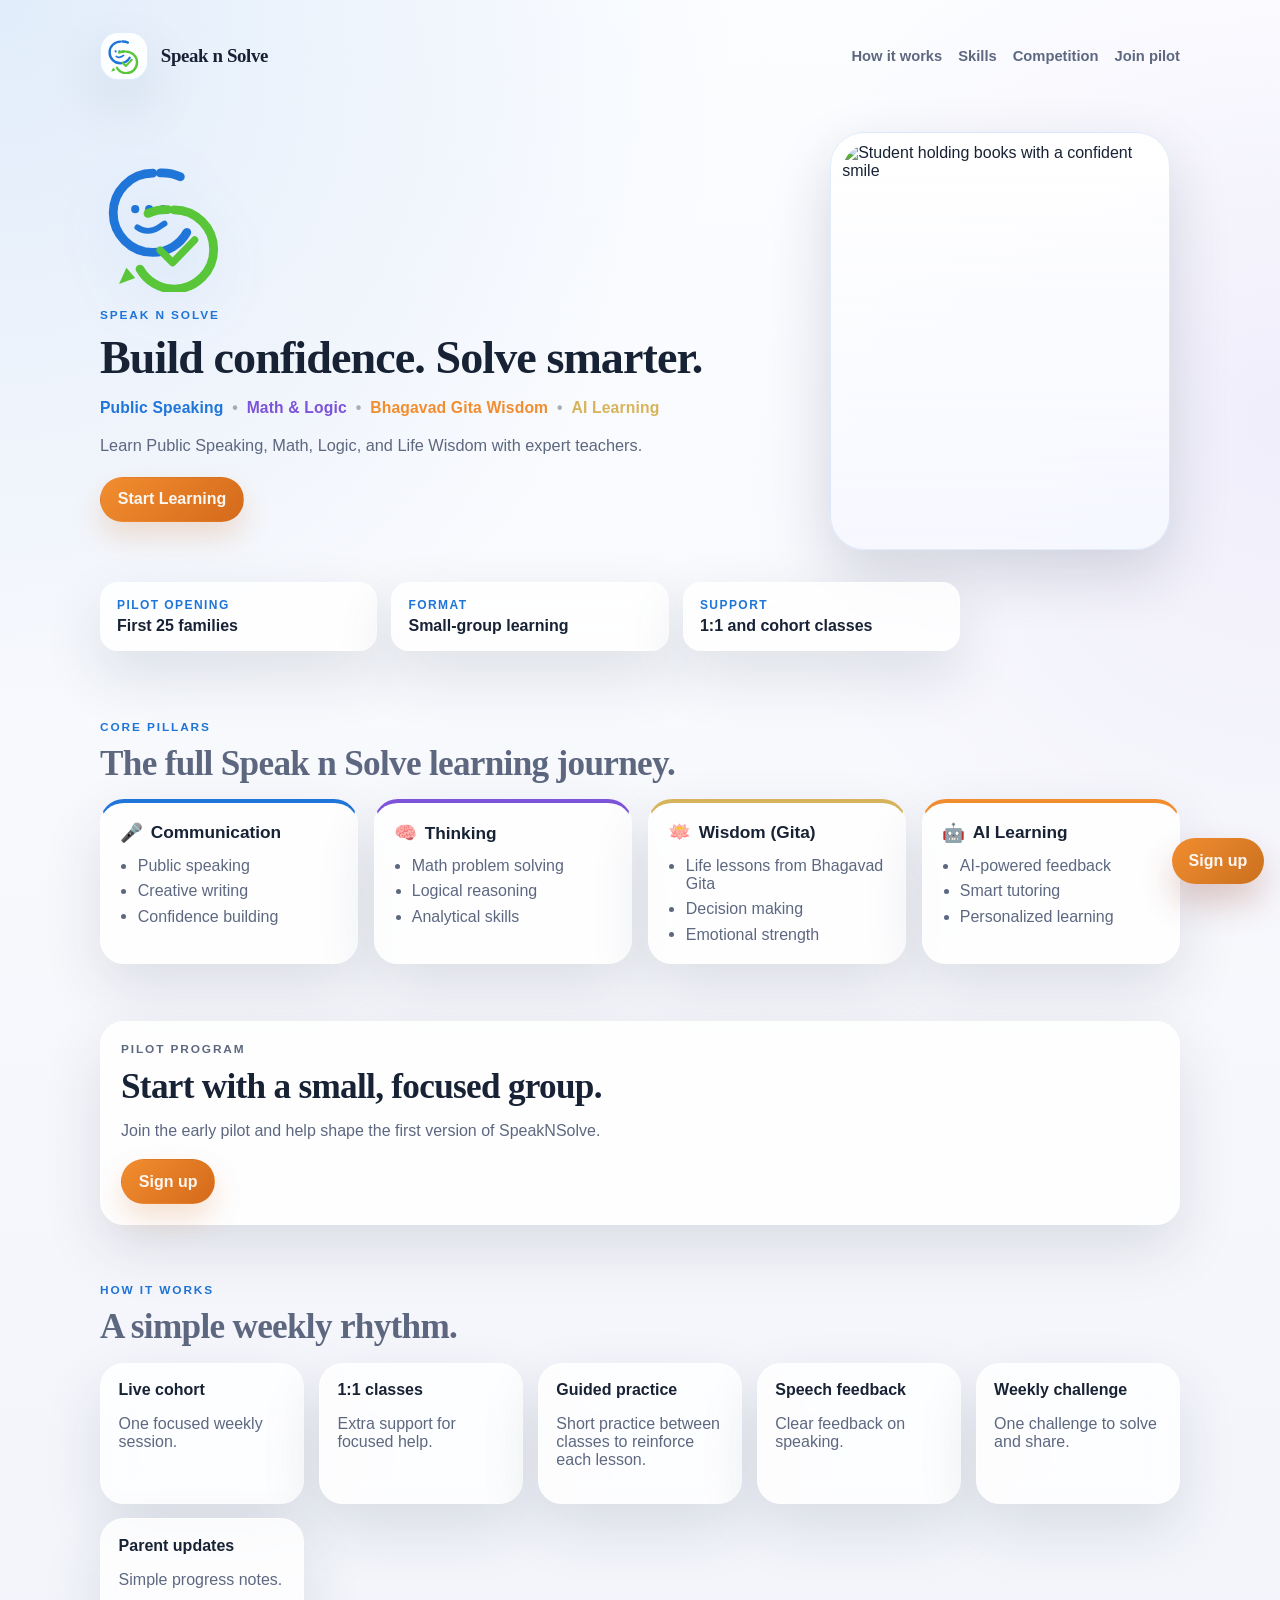
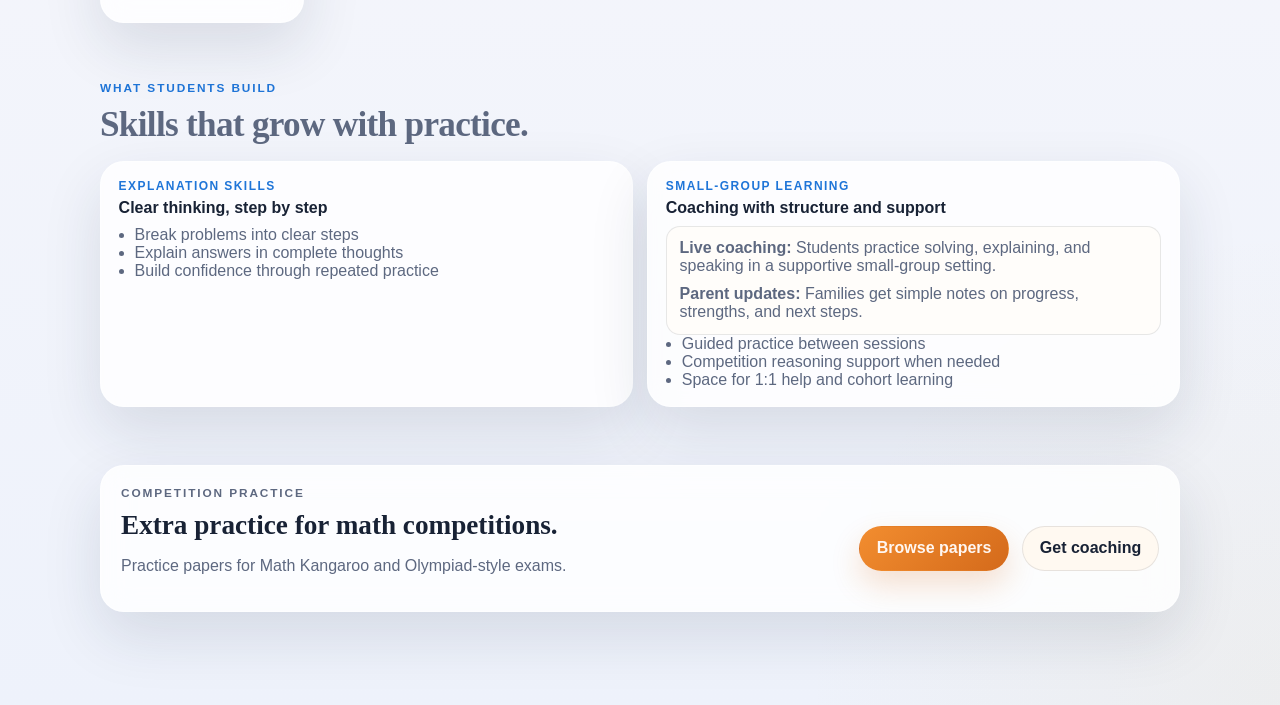
==== public/index.html @ 48bba76a "use content image on homepage" ====
<!DOCTYPE html>
<html lang="en">
  <head>
    <meta charset="UTF-8" />
    <meta name="viewport" content="width=device-width, initial-scale=1.0" />
    <title>SpeakNSolve | Math Reasoning and Speaking Confidence for Kids</title>
    <meta
      name="description"
      content="SpeakNSolve helps kids build math reasoning, communication, and confidence through live coaching and structured practice."
    />
    <link rel="stylesheet" href="./styles.css" />
  </head>
  <body>
    <div class="page-shell">
      <header class="site-header">
        <a class="brand" href="#top">
          <span class="brand-icon-wrap" aria-hidden="true">
              <img
                class="brand-icon"
                src="./assets/speaknsolve-icon.svg"
              alt=""
            />
          </span>
          <span class="brand-name">Speak n Solve</span>
        </a>
        <nav class="site-nav">
          <a href="#experience">How it works</a>
          <a href="#tools">Skills</a>
          <a href="#practice">Competition</a>
          <a href="#pilot">Join pilot</a>
        </nav>
      </header>

      <main id="top">
        <section class="hero">
          <div class="hero-copy">
              <img
                class="hero-logo"
                src="./assets/speaknsolve-icon.svg"
              alt=""
              aria-hidden="true"
            />
            <p class="eyebrow">Speak n Solve</p>
            <h1>Build confidence. Solve smarter.</h1>
            <p class="hero-subline" aria-label="Public Speaking, Math and Logic, Bhagavad Gita Wisdom, AI Learning">
              <span class="pillar pillar-blue">Public Speaking</span>
              <span class="pillar-separator">•</span>
              <span class="pillar pillar-purple">Math &amp; Logic</span>
              <span class="pillar-separator">•</span>
              <span class="pillar pillar-orange">Bhagavad Gita Wisdom</span>
              <span class="pillar-separator">•</span>
              <span class="pillar pillar-gold">AI Learning</span>
            </p>
            <p class="hero-subhead">
              Learn Public Speaking, Math, Logic, and Life Wisdom with expert teachers.
            </p>
            <div class="hero-actions">
              <button class="button button-primary" type="button" data-open-signup>
                Start Learning
              </button>
            </div>
          </div>
          <div class="hero-visual">
            <div class="hero-image-frame">
              <img
                class="hero-student-image"
                src="./content.jpg"
                alt="Student holding books with a confident smile"
              />
            </div>
          </div>
          <div class="proof-strip" aria-label="Pilot details">
            <article class="proof-card">
              <span>Pilot opening</span>
              <strong>First 25 families</strong>
            </article>
            <article class="proof-card">
              <span>Format</span>
              <strong>Small-group learning</strong>
            </article>
            <article class="proof-card">
              <span>Support</span>
              <strong>1:1 and cohort classes</strong>
            </article>
          </div>
        </section>

        <section class="section pillars-section" aria-labelledby="pillars-title">
          <div class="section-heading">
            <p class="eyebrow">Core pillars</p>
            <h2 id="pillars-title">The full Speak n Solve learning journey.</h2>
          </div>
          <div class="pillars-grid">
            <article class="pillar-card pillar-card-blue">
              <h3><span class="pillar-icon" aria-hidden="true">🎤</span> Communication</h3>
              <ul>
                <li>Public speaking</li>
                <li>Creative writing</li>
                <li>Confidence building</li>
              </ul>
            </article>
            <article class="pillar-card pillar-card-purple">
              <h3><span class="pillar-icon" aria-hidden="true">🧠</span> Thinking</h3>
              <ul>
                <li>Math problem solving</li>
                <li>Logical reasoning</li>
                <li>Analytical skills</li>
              </ul>
            </article>
            <article class="pillar-card pillar-card-gold">
              <h3><span class="pillar-icon" aria-hidden="true">🪷</span> Wisdom (Gita)</h3>
              <ul>
                <li>Life lessons from Bhagavad Gita</li>
                <li>Decision making</li>
                <li>Emotional strength</li>
              </ul>
            </article>
            <article class="pillar-card pillar-card-orange">
              <h3><span class="pillar-icon" aria-hidden="true">🤖</span> AI Learning</h3>
              <ul>
                <li>AI-powered feedback</li>
                <li>Smart tutoring</li>
                <li>Personalized learning</li>
              </ul>
            </article>
          </div>
        </section>

        <section class="section pilot-section" id="pilot">
          <div class="pilot-copy">
            <p class="eyebrow">Pilot program</p>
            <h2>Start with a small, focused group.</h2>
            <p>
              Join the early pilot and help shape the first version of
              SpeakNSolve.
            </p>
            <div class="pilot-actions">
              <button class="button button-primary" type="button" data-open-signup>
                Sign up
              </button>
            </div>
          </div>
          <iframe name="form-target" class="form-target" title="Form submission target"></iframe>
        </section>

        <section class="section" id="experience">
          <div class="section-heading">
            <p class="eyebrow">How it works</p>
            <h2>A simple weekly rhythm.</h2>
          </div>
          <div class="experience-grid">
            <article class="experience-card">
              <strong>Live cohort</strong>
              <p>One focused weekly session.</p>
            </article>
            <article class="experience-card">
              <strong>1:1 classes</strong>
              <p>Extra support for focused help.</p>
            </article>
            <article class="experience-card">
              <strong>Guided practice</strong>
              <p>Short practice between classes to reinforce each lesson.</p>
            </article>
            <article class="experience-card">
              <strong>Speech feedback</strong>
              <p>Clear feedback on speaking.</p>
            </article>
            <article class="experience-card">
              <strong>Weekly challenge</strong>
              <p>One challenge to solve and share.</p>
            </article>
            <article class="experience-card">
              <strong>Parent updates</strong>
              <p>Simple progress notes.</p>
            </article>
          </div>
        </section>

        <section class="section" id="tools">
          <div class="section-heading">
            <p class="eyebrow">What students build</p>
            <h2>Skills that grow with practice.</h2>
          </div>
          <div class="mockup-grid">
            <article class="mockup-card">
              <div class="mockup-header">
                <span>Explanation skills</span>
                <strong>Clear thinking, step by step</strong>
              </div>
              <ul class="mockup-list">
                <li>Break problems into clear steps</li>
                <li>Explain answers in complete thoughts</li>
                <li>Build confidence through repeated practice</li>
              </ul>
            </article>
            <article class="mockup-card">
              <div class="mockup-header">
                <span>Small-group learning</span>
                <strong>Coaching with structure and support</strong>
              </div>
              <div class="reasoning-box">
                <p><b>Live coaching:</b> Students practice solving, explaining, and speaking in a supportive small-group setting.</p>
                <p><b>Parent updates:</b> Families get simple notes on progress, strengths, and next steps.</p>
              </div>
              <ul class="mockup-list">
                <li>Guided practice between sessions</li>
                <li>Competition reasoning support when needed</li>
                <li>Space for 1:1 help and cohort learning</li>
              </ul>
            </article>
          </div>
        </section>

        <section class="section" id="practice">
          <div class="practice-block">
            <div class="practice-copy">
              <p class="eyebrow">Competition practice</p>
              <h2>Extra practice for math competitions.</h2>
              <p>Practice papers for Math Kangaroo and Olympiad-style exams.</p>
            </div>
            <div class="practice-actions">
              <a
                class="button button-primary"
                href="https://bhithashri385.github.io/math-quest-portal/"
                target="_blank"
                rel="noreferrer"
              >
                Browse papers
              </a>
              <button class="button button-secondary" type="button" data-open-signup>
                Get coaching
              </button>
            </div>
          </div>
        </section>
      </main>
    </div>

    <button class="floating-signup" id="open-signup" type="button" data-open-signup>
      Sign up
    </button>

    <div class="signup-modal" id="signup-modal" hidden>
      <div class="signup-backdrop" data-close-signup></div>
      <div class="signup-dialog" role="dialog" aria-modal="true" aria-labelledby="signup-title">
        <button class="signup-close" type="button" id="close-signup" aria-label="Close signup">
          ×
        </button>
        <p class="eyebrow">Join the pilot</p>
        <h2 id="signup-title">Reserve a spot for your child.</h2>
        <form
          class="pilot-form signup-form modal-form"
          method="GET"
          target="form-target"
          action="https://script.google.com/macros/s/AKfycbw-olmzQSUPHyBPHXOnxecQFGTktfmYnckV9UEvw1hi75FqWaS2XKCBixooHoaoBny1PQ/exec"
        >
          <label class="field-half">
            Parent name
            <input type="text" name="name" placeholder="Your name" required />
          </label>
          <label class="field-half">
            Email
            <input type="email" name="email" placeholder="you@example.com" required />
          </label>
          <label class="field-half">
            Student age or grade
            <input type="text" name="grade" placeholder="Age or grade" />
          </label>
          <label class="field-full">
            Student interests
            <textarea
              name="interests"
              rows="3"
              placeholder="Examples: debates, puzzles, football, robotics, Minecraft"
              required
            ></textarea>
          </label>
          <label class="field-full">
            Notes
            <textarea
              name="notes"
              rows="2"
              placeholder="What do you want help with most right now?"
            ></textarea>
          </label>
          <input type="hidden" name="source" value="speaknsolve-site-modal" />
          <input type="hidden" name="submittedAt" value="" />
          <button class="button button-primary" type="submit">
            Request early access
          </button>
          <p class="form-note" aria-live="polite">
            We will follow up with next steps for the pilot.
          </p>
        </form>
      </div>
    </div>

    <script src="./config.js"></script>
    <script src="./script.js"></script>
  </body>
</html>
---- public/styles.css ----
:root {
  --bg: #f5f6fb;
  --surface: rgba(255, 255, 255, 0.82);
  --text: #182235;
  --muted: #5d6880;
  --line: rgba(24, 34, 53, 0.1);
  --blue: #1f75d8;
  --purple: #7c53d9;
  --orange: #f28d2f;
  --gold: #d7b45b;
  --accent: var(--orange);
  --accent-deep: #ca7020;
  --teal: #0f8a83;
  --shadow: 0 24px 60px rgba(27, 39, 67, 0.12);
  --radius-lg: 24px;
  --radius-md: 18px;
  --radius-sm: 999px;
}

* {
  box-sizing: border-box;
}

html {
  scroll-behavior: smooth;
}

body {
  margin: 0;
  min-height: 100vh;
  color: var(--text);
  font-family: "Avenir Next", Avenir, "Segoe UI", sans-serif;
  background:
    radial-gradient(circle at top left, rgba(31, 117, 216, 0.12), transparent 28%),
    radial-gradient(circle at right 18%, rgba(124, 83, 217, 0.08), transparent 24%),
    radial-gradient(circle at bottom right, rgba(215, 180, 91, 0.08), transparent 18%),
    linear-gradient(180deg, #fcfdff 0%, var(--bg) 58%, #eef2fb 100%);
}

.page-shell {
  width: min(1080px, calc(100% - 2rem));
  margin: 0 auto;
  padding: 1rem 0 4rem;
}

.site-header {
  display: flex;
  align-items: center;
  justify-content: space-between;
  gap: 1rem;
  padding: 1rem 0 1.25rem;
}

.brand {
  display: inline-flex;
  align-items: center;
  gap: 0.8rem;
  color: var(--text);
  text-decoration: none;
}

.brand-icon-wrap {
  display: inline-flex;
  align-items: center;
  justify-content: center;
  width: 3rem;
  height: 3rem;
  border-radius: 18px;
  background: rgba(255, 255, 255, 0.9);
  border: 1px solid rgba(31, 117, 216, 0.12);
  box-shadow: var(--shadow);
}

.brand-icon {
  display: block;
  width: 2.2rem;
  height: 2.2rem;
}

.brand-name,
.hero h1,
.section-heading h2,
.pilot-copy h2,
.panel-story h2,
.signup-dialog h2 {
  font-family: Baskerville, "Palatino Linotype", "Times New Roman", serif;
  letter-spacing: -0.02em;
}

.brand-name {
  font-size: 1.18rem;
  font-weight: 700;
}

.site-nav {
  display: flex;
  flex-wrap: wrap;
  gap: 1rem;
}

.site-nav a {
  color: var(--muted);
  text-decoration: none;
  font-size: 0.92rem;
  font-weight: 600;
}

.hero {
  display: grid;
  grid-template-columns: minmax(0, 1.05fr) minmax(280px, 360px);
  gap: 1.6rem;
  align-items: center;
  padding: 2rem 0 2.5rem;
}

.eyebrow {
  margin: 0 0 0.65rem;
  color: var(--blue);
  font-size: 0.74rem;
  font-weight: 700;
  letter-spacing: 0.16em;
  text-transform: uppercase;
}

.hero-copy {
  display: flex;
  flex-direction: column;
  align-items: flex-start;
}

.hero-logo {
  width: clamp(90px, 11vw, 132px);
  height: auto;
  margin-bottom: 1rem;
  filter: drop-shadow(0 16px 28px rgba(31, 117, 216, 0.12));
}

.hero h1 {
  margin: 0;
  max-width: none;
  font-size: clamp(1.9rem, 3.6vw, 3.1rem);
  line-height: 1.08;
  white-space: nowrap;
}

.hero-subhead,
.panel-description,
.section-heading,
.pilot-copy p,
.experience-card p,
.mockup-card p,
.mockup-list,
.practice-copy p,
.form-note {
  color: var(--muted);
}

.hero-subhead {
  max-width: 42rem;
  margin: 1rem 0 0;
  font-size: 1.02rem;
  line-height: 1.55;
}

.hero-subline {
  display: flex;
  flex-wrap: wrap;
  align-items: center;
  justify-content: flex-start;
  gap: 0.55rem;
  margin: 1rem 0 0;
  font-size: 0.98rem;
  font-weight: 700;
  letter-spacing: 0.01em;
}

.hero-visual {
  display: flex;
  justify-content: center;
}

.hero-image-frame {
  width: min(100%, 340px);
  padding: 0.7rem;
  border-radius: 34px;
  background:
    linear-gradient(180deg, rgba(255, 255, 255, 0.92), rgba(246, 248, 255, 0.84));
  border: 1px solid rgba(31, 117, 216, 0.12);
  box-shadow: 0 24px 60px rgba(27, 39, 67, 0.16);
}

.hero-student-image {
  display: block;
  width: 100%;
  aspect-ratio: 314 / 392;
  object-fit: cover;
  border-radius: 28px;
}

.pillar-blue {
  color: var(--blue);
}

.pillar-purple {
  color: var(--purple);
}

.pillar-orange {
  color: var(--orange);
}

.pillar-gold {
  color: var(--gold);
}

.pillar-separator {
  color: rgba(24, 34, 53, 0.35);
}

.hero-actions,
.pilot-actions,
.practice-actions {
  display: flex;
  flex-wrap: wrap;
  gap: 0.8rem;
  margin-top: 1.2rem;
}

.button {
  display: inline-flex;
  align-items: center;
  justify-content: center;
  min-height: 2.8rem;
  padding: 0.72rem 1.05rem;
  border: 1px solid transparent;
  border-radius: var(--radius-sm);
  font: inherit;
  font-weight: 700;
  text-decoration: none;
  cursor: pointer;
}

.button-primary {
  color: #fff7f2;
  background: linear-gradient(135deg, var(--orange), #d46a1b);
  box-shadow: 0 14px 30px rgba(212, 106, 27, 0.2);
}

.button-secondary {
  color: var(--text);
  border-color: var(--line);
  background: rgba(255, 248, 238, 0.82);
}

.hero-points {
  display: flex;
  flex-wrap: wrap;
  gap: 0.7rem;
  padding: 0;
  margin: 1rem 0 0;
  list-style: none;
}

.hero-points li,
.proof-card,
.experience-card,
.mockup-card,
.practice-block,
.pilot-copy {
  border: 1px solid rgba(255, 255, 255, 0.45);
  background: var(--surface);
  backdrop-filter: blur(14px);
  box-shadow: var(--shadow);
}

.hero-points li {
  padding: 0.52rem 0.8rem;
  border-radius: var(--radius-sm);
  font-size: 0.88rem;
}

.panel-label,
.mini-card span,
.proof-card span,
.mockup-header span {
  display: block;
  margin-bottom: 0.35rem;
  color: var(--blue);
  font-size: 0.75rem;
  font-weight: 700;
  letter-spacing: 0.12em;
  text-transform: uppercase;
}

.panel-story h2 {
  margin: 0 0 0.55rem;
  font-size: 1.8rem;
}

.panel-grid,
.proof-strip,
.experience-grid,
.mockup-grid {
  display: grid;
  gap: 0.9rem;
}

.panel-grid {
  grid-template-columns: repeat(2, minmax(0, 1fr));
  margin-top: 0.9rem;
}

.mini-card {
  min-height: 7.8rem;
  padding: 1rem;
  border-radius: var(--radius-md);
}

.mini-card strong {
  font-size: 1rem;
  line-height: 1.35;
}

.accent-card {
  background: linear-gradient(135deg, rgba(15, 138, 131, 0.92), rgba(9, 101, 97, 0.92));
  color: #f4fbf9;
}

.accent-card span {
  color: rgba(244, 251, 249, 0.76);
}

.proof-strip {
  grid-column: 1 / -1;
  width: min(860px, 100%);
  grid-template-columns: repeat(3, minmax(0, 1fr));
  margin-top: 0.4rem;
}

.pillars-grid {
  display: grid;
  grid-template-columns: repeat(4, minmax(0, 1fr));
  gap: 1rem;
}

.pillar-card {
  padding: 1.2rem;
  border-radius: var(--radius-lg);
  border: 1px solid rgba(255, 255, 255, 0.45);
  background: var(--surface);
  backdrop-filter: blur(14px);
  box-shadow: var(--shadow);
}

.pillar-card h3 {
  display: flex;
  align-items: center;
  gap: 0.5rem;
  margin: 0 0 0.85rem;
  font-size: 1.08rem;
}

.pillar-icon {
  font-size: 1.15rem;
  line-height: 1;
}

.pillar-card ul {
  margin: 0;
  padding-left: 1.1rem;
  color: var(--muted);
}

.pillar-card li + li {
  margin-top: 0.45rem;
}

.pillar-card-blue {
  border-top: 4px solid var(--blue);
}

.pillar-card-purple {
  border-top: 4px solid var(--purple);
}

.pillar-card-gold {
  border-top: 4px solid var(--gold);
}

.pillar-card-orange {
  border-top: 4px solid var(--orange);
}

.proof-card {
  padding: 0.9rem 1rem;
  border-radius: var(--radius-md);
}

.proof-card strong {
  font-size: 1rem;
}

.section {
  padding: 1.8rem 0;
}

.pilot-copy,
.practice-block {
  padding: 1.25rem;
  border-radius: var(--radius-lg);
}

.section-heading {
  max-width: 38rem;
  margin-bottom: 1rem;
}

.section-heading h2,
.pilot-copy h2,
.signup-dialog h2 {
  margin: 0;
  font-size: clamp(1.5rem, 3vw, 2.2rem);
  line-height: 1.12;
}

.experience-grid {
  grid-template-columns: repeat(5, minmax(0, 1fr));
}

.experience-card,
.mockup-card {
  padding: 1.1rem;
  border-radius: var(--radius-lg);
}

.experience-card strong,
.mockup-header strong {
  display: block;
  margin-bottom: 0.55rem;
  font-size: 1rem;
}

.mockup-grid {
  grid-template-columns: repeat(2, minmax(0, 1fr));
}

.score-row {
  display: grid;
  grid-template-columns: repeat(3, minmax(0, 1fr));
  gap: 0.7rem;
  margin: 0.8rem 0;
}

.score-row div,
.reasoning-box {
  padding: 0.8rem;
  border: 1px solid var(--line);
  border-radius: 14px;
  background: rgba(255, 253, 249, 0.72);
}

.score-row label {
  display: block;
  margin-bottom: 0.25rem;
  color: var(--muted);
  font-size: 0.8rem;
}

.reasoning-box p {
  margin: 0 0 0.6rem;
}

.reasoning-box p:last-child {
  margin-bottom: 0;
}

.mockup-list {
  margin: 0;
  padding-left: 1rem;
}

.practice-block {
  display: flex;
  align-items: center;
  justify-content: space-between;
  gap: 1rem;
}

.practice-copy h2 {
  margin: 0;
  font-family: Baskerville, "Palatino Linotype", "Times New Roman", serif;
  font-size: 1.7rem;
}

.form-target {
  width: 0;
  height: 0;
  border: 0;
  position: absolute;
  visibility: hidden;
}

.floating-signup {
  position: fixed;
  right: 1rem;
  bottom: 1rem;
  z-index: 30;
  min-height: 2.9rem;
  padding: 0.78rem 1.05rem;
  border: 0;
  border-radius: var(--radius-sm);
  color: #fff7f2;
  font: inherit;
  font-weight: 700;
  cursor: pointer;
  background: linear-gradient(135deg, var(--accent), var(--accent-deep));
  box-shadow: 0 18px 34px rgba(143, 48, 27, 0.24);
}

.signup-modal[hidden] {
  display: none;
}

.signup-modal {
  position: fixed;
  inset: 0;
  z-index: 40;
}

.signup-backdrop {
  position: absolute;
  inset: 0;
  background: rgba(29, 34, 48, 0.45);
  backdrop-filter: blur(4px);
}

.signup-dialog {
  position: relative;
  width: min(34rem, calc(100% - 1.25rem));
  margin: 5vh auto 0;
  padding: 1.15rem;
  border: 1px solid rgba(255, 255, 255, 0.5);
  border-radius: 22px;
  background: linear-gradient(180deg, rgba(255, 249, 241, 0.98), rgba(252, 241, 229, 0.96));
  box-shadow: 0 24px 60px rgba(52, 37, 19, 0.22);
}

.signup-close {
  position: absolute;
  top: 0.8rem;
  right: 0.9rem;
  width: 2rem;
  height: 2rem;
  border: 0;
  border-radius: 50%;
  color: var(--text);
  font-size: 1.2rem;
  cursor: pointer;
  background: rgba(29, 34, 48, 0.08);
}

.pilot-form {
  display: grid;
  grid-template-columns: repeat(2, minmax(0, 1fr));
  gap: 0.8rem;
  margin-top: 1rem;
}

.pilot-form label {
  display: grid;
  gap: 0.35rem;
  font-size: 0.92rem;
  font-weight: 600;
}

.field-half {
  grid-column: span 1;
}

.field-full,
.pilot-form button,
.pilot-form .form-note {
  grid-column: 1 / -1;
}

.pilot-form input,
.pilot-form textarea {
  width: 100%;
  padding: 0.72rem 0.85rem;
  border: 1px solid var(--line);
  border-radius: 14px;
  color: var(--text);
  font: inherit;
  background: rgba(255, 253, 249, 0.88);
}

.pilot-form input:focus,
.pilot-form textarea:focus {
  outline: 2px solid rgba(213, 92, 58, 0.24);
  border-color: rgba(213, 92, 58, 0.32);
}

.form-note {
  margin: 0;
  font-size: 0.84rem;
}

.form-note.success {
  color: var(--teal);
  font-weight: 700;
}

@media (max-width: 960px) {
  .hero,
  .panel-grid,
  .proof-strip,
  .pillars-grid,
  .experience-grid,
  .mockup-grid,
  .practice-block {
    grid-template-columns: 1fr;
  }

  .practice-block {
    display: grid;
  }
}

@media (max-width: 700px) {
  .page-shell {
    width: min(100% - 1.25rem, 1080px);
  }

  .site-header {
    flex-direction: column;
    align-items: flex-start;
  }

  .brand-name {
    font-size: 1.08rem;
  }

  .hero {
    text-align: center;
    padding: 1rem 0 1.5rem;
  }

  .hero-copy {
    align-items: center;
  }

  .hero h1 {
    max-width: none;
    font-size: clamp(1.5rem, 5.6vw, 2.2rem);
  }

  .hero-subline {
    justify-content: center;
    font-size: 0.92rem;
  }

  .pilot-form {
    grid-template-columns: 1fr;
  }

  .floating-signup {
    right: 0.8rem;
    bottom: 0.8rem;
  }
}
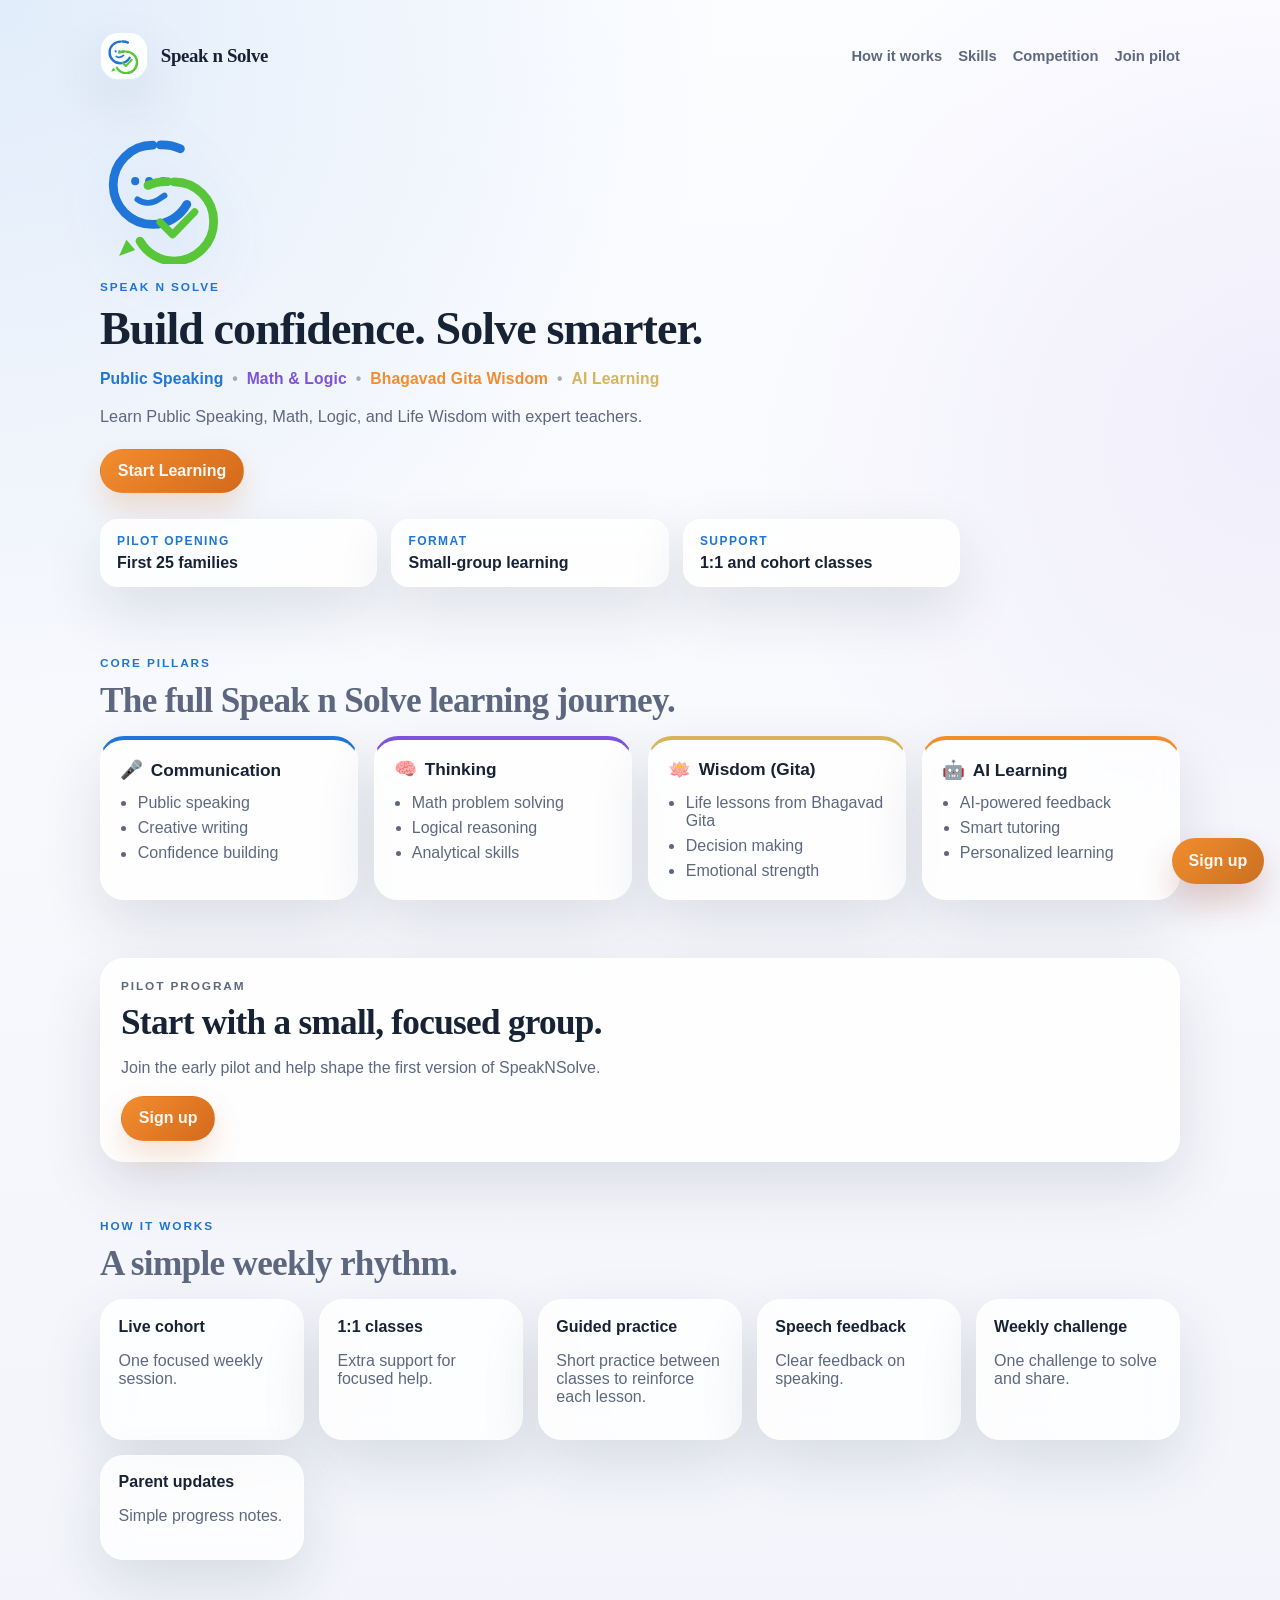
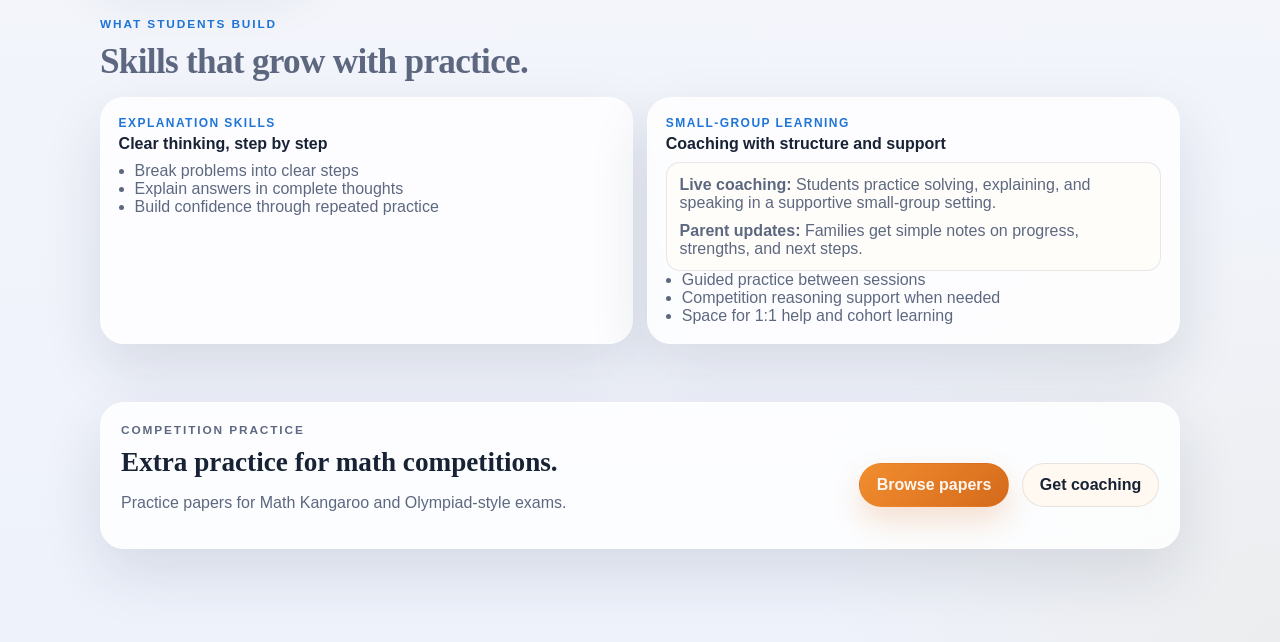
==== commit 287d9030: "Remove hero photos from homepage" ====
--- a/public/index.html
+++ b/public/index.html
@@ -60,15 +60,6 @@
               </button>
             </div>
           </div>
-          <div class="hero-visual">
-            <div class="hero-image-frame">
-              <img
-                class="hero-student-image"
-                src="./content.jpg"
-                alt="Student holding books with a confident smile"
-              />
-            </div>
-          </div>
           <div class="proof-strip" aria-label="Pilot details">
             <article class="proof-card">
               <span>Pilot opening</span>
@@ -250,9 +241,9 @@
         <h2 id="signup-title">Reserve a spot for your child.</h2>
         <form
           class="pilot-form signup-form modal-form"
-          method="GET"
+          method="POST"
           target="form-target"
-          action="https://script.google.com/macros/s/AKfycbw-olmzQSUPHyBPHXOnxecQFGTktfmYnckV9UEvw1hi75FqWaS2XKCBixooHoaoBny1PQ/exec"
+          action=""
         >
           <label class="field-half">
             Parent name
--- a/public/styles.css
+++ b/public/styles.css
@@ -107,9 +107,8 @@
 
 .hero {
   display: grid;
-  grid-template-columns: minmax(0, 1.05fr) minmax(280px, 360px);
-  gap: 1.6rem;
-  align-items: center;
+  grid-template-columns: minmax(0, 1fr);
+  gap: 1.2rem;
   padding: 2rem 0 2.5rem;
 }
 
@@ -172,29 +171,6 @@
   font-size: 0.98rem;
   font-weight: 700;
   letter-spacing: 0.01em;
-}
-
-.hero-visual {
-  display: flex;
-  justify-content: center;
-}
-
-.hero-image-frame {
-  width: min(100%, 340px);
-  padding: 0.7rem;
-  border-radius: 34px;
-  background:
-    linear-gradient(180deg, rgba(255, 255, 255, 0.92), rgba(246, 248, 255, 0.84));
-  border: 1px solid rgba(31, 117, 216, 0.12);
-  box-shadow: 0 24px 60px rgba(27, 39, 67, 0.16);
-}
-
-.hero-student-image {
-  display: block;
-  width: 100%;
-  aspect-ratio: 314 / 392;
-  object-fit: cover;
-  border-radius: 28px;
 }
 
 .pillar-blue {
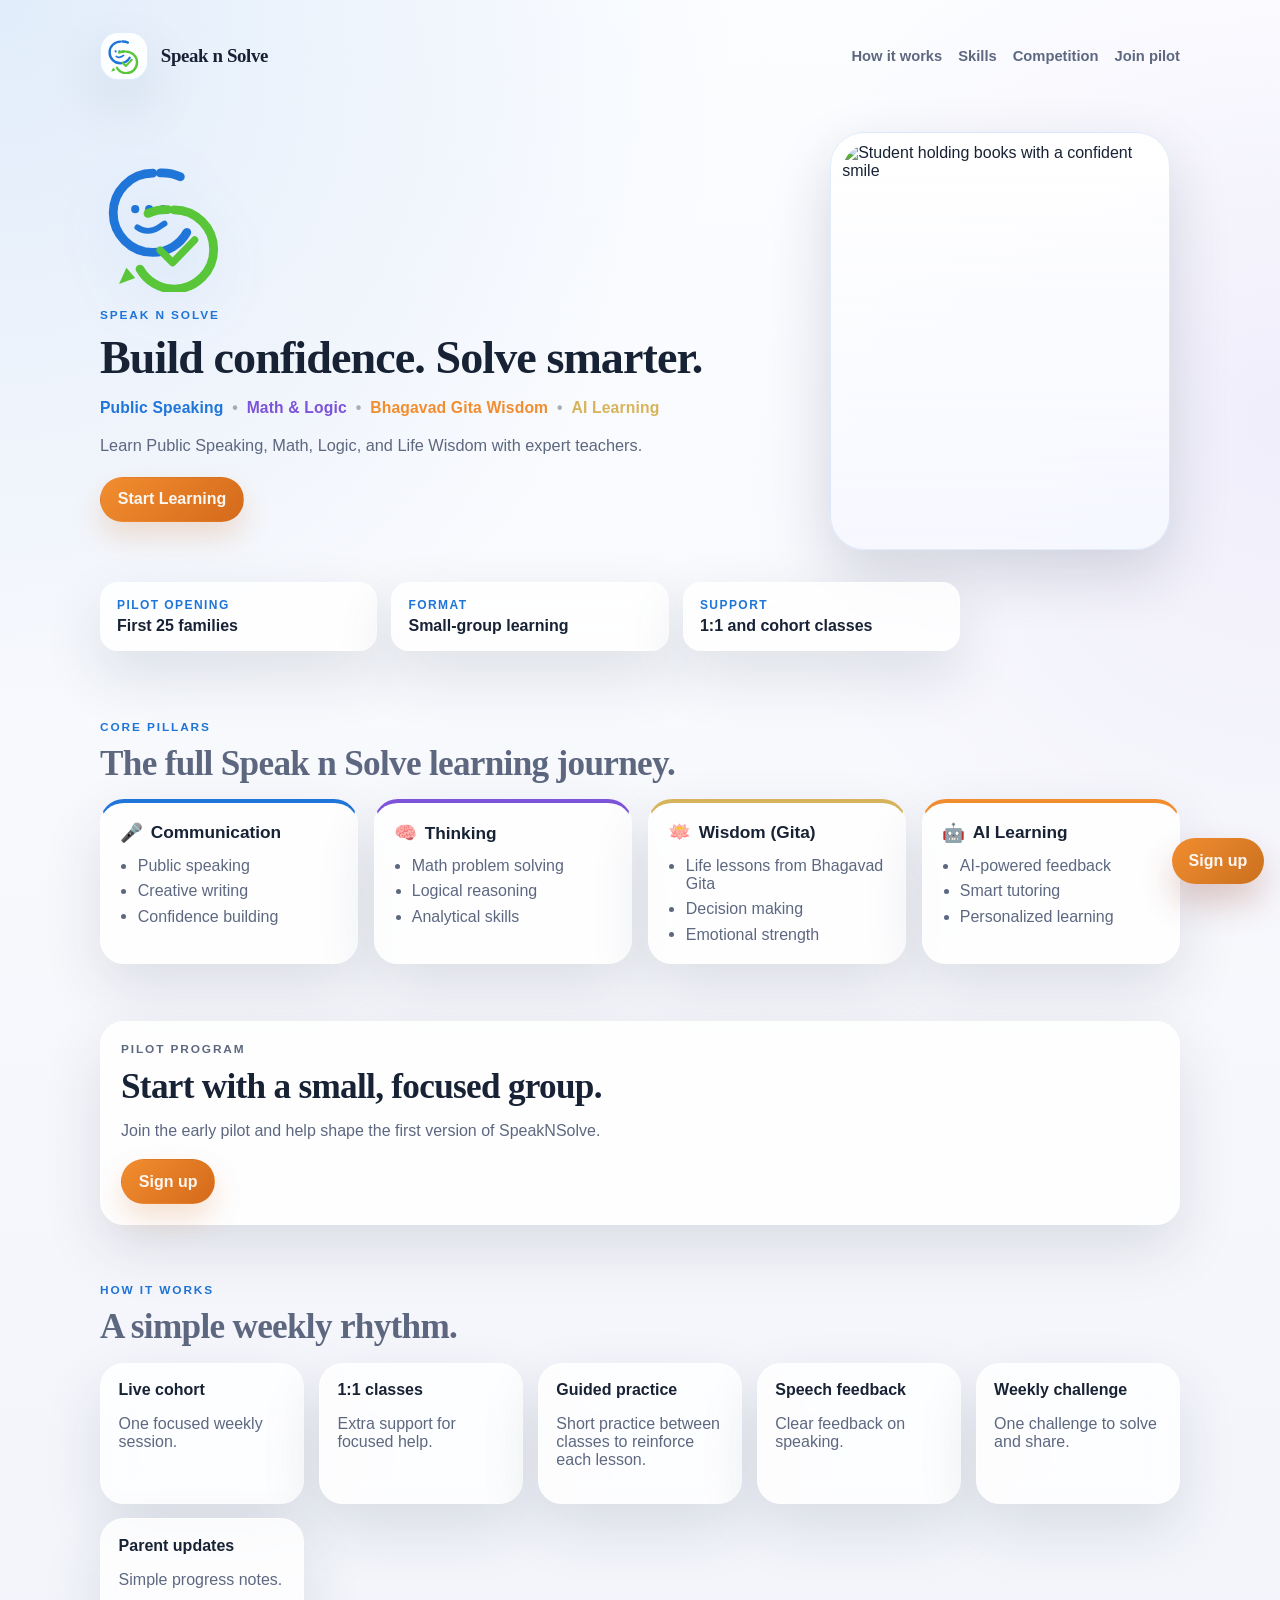
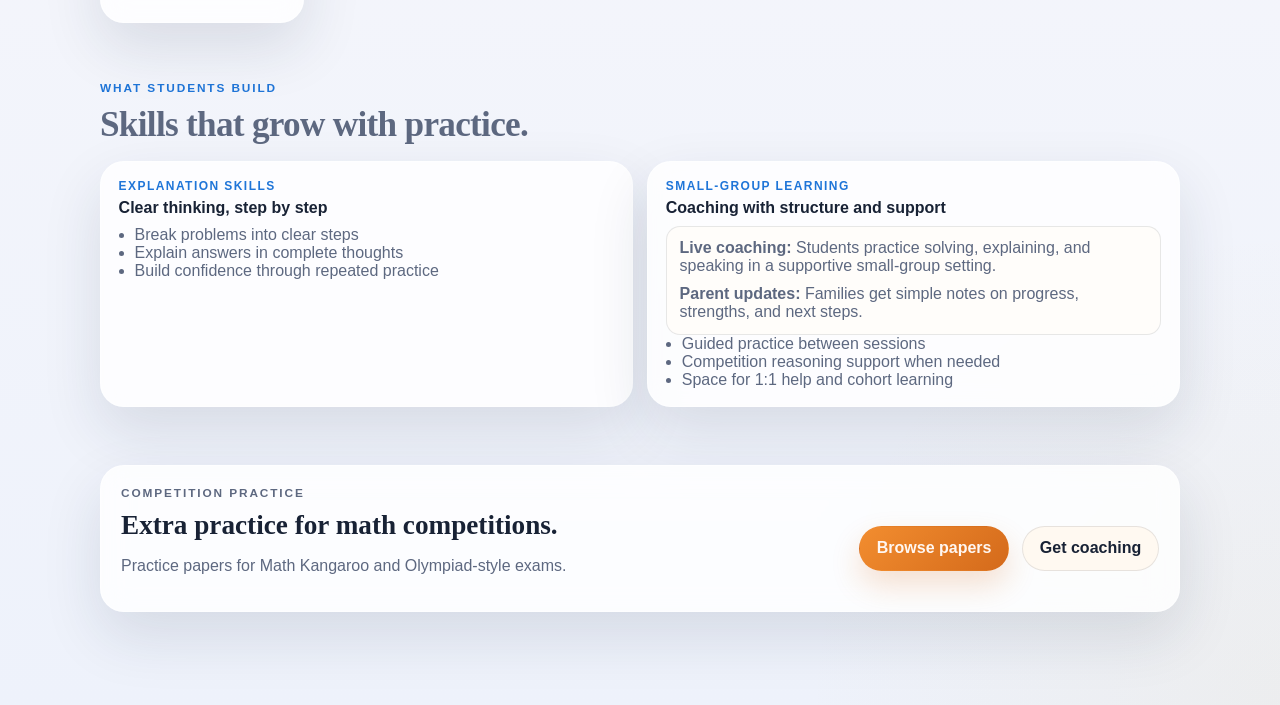
==== commit 43cb1463: "Restore hero image on homepage" ====
--- a/public/index.html
+++ b/public/index.html
@@ -60,6 +60,15 @@
               </button>
             </div>
           </div>
+          <div class="hero-visual">
+            <div class="hero-image-frame">
+              <img
+                class="hero-student-image"
+                src="./content.jpg"
+                alt="Student holding books with a confident smile"
+              />
+            </div>
+          </div>
           <div class="proof-strip" aria-label="Pilot details">
             <article class="proof-card">
               <span>Pilot opening</span>
--- a/public/styles.css
+++ b/public/styles.css
@@ -107,8 +107,9 @@
 
 .hero {
   display: grid;
-  grid-template-columns: minmax(0, 1fr);
-  gap: 1.2rem;
+  grid-template-columns: minmax(0, 1.05fr) minmax(280px, 360px);
+  gap: 1.6rem;
+  align-items: center;
   padding: 2rem 0 2.5rem;
 }
 
@@ -171,6 +172,29 @@
   font-size: 0.98rem;
   font-weight: 700;
   letter-spacing: 0.01em;
+}
+
+.hero-visual {
+  display: flex;
+  justify-content: center;
+}
+
+.hero-image-frame {
+  width: min(100%, 340px);
+  padding: 0.7rem;
+  border-radius: 34px;
+  background:
+    linear-gradient(180deg, rgba(255, 255, 255, 0.92), rgba(246, 248, 255, 0.84));
+  border: 1px solid rgba(31, 117, 216, 0.12);
+  box-shadow: 0 24px 60px rgba(27, 39, 67, 0.16);
+}
+
+.hero-student-image {
+  display: block;
+  width: 100%;
+  aspect-ratio: 314 / 392;
+  object-fit: cover;
+  border-radius: 28px;
 }
 
 .pillar-blue {
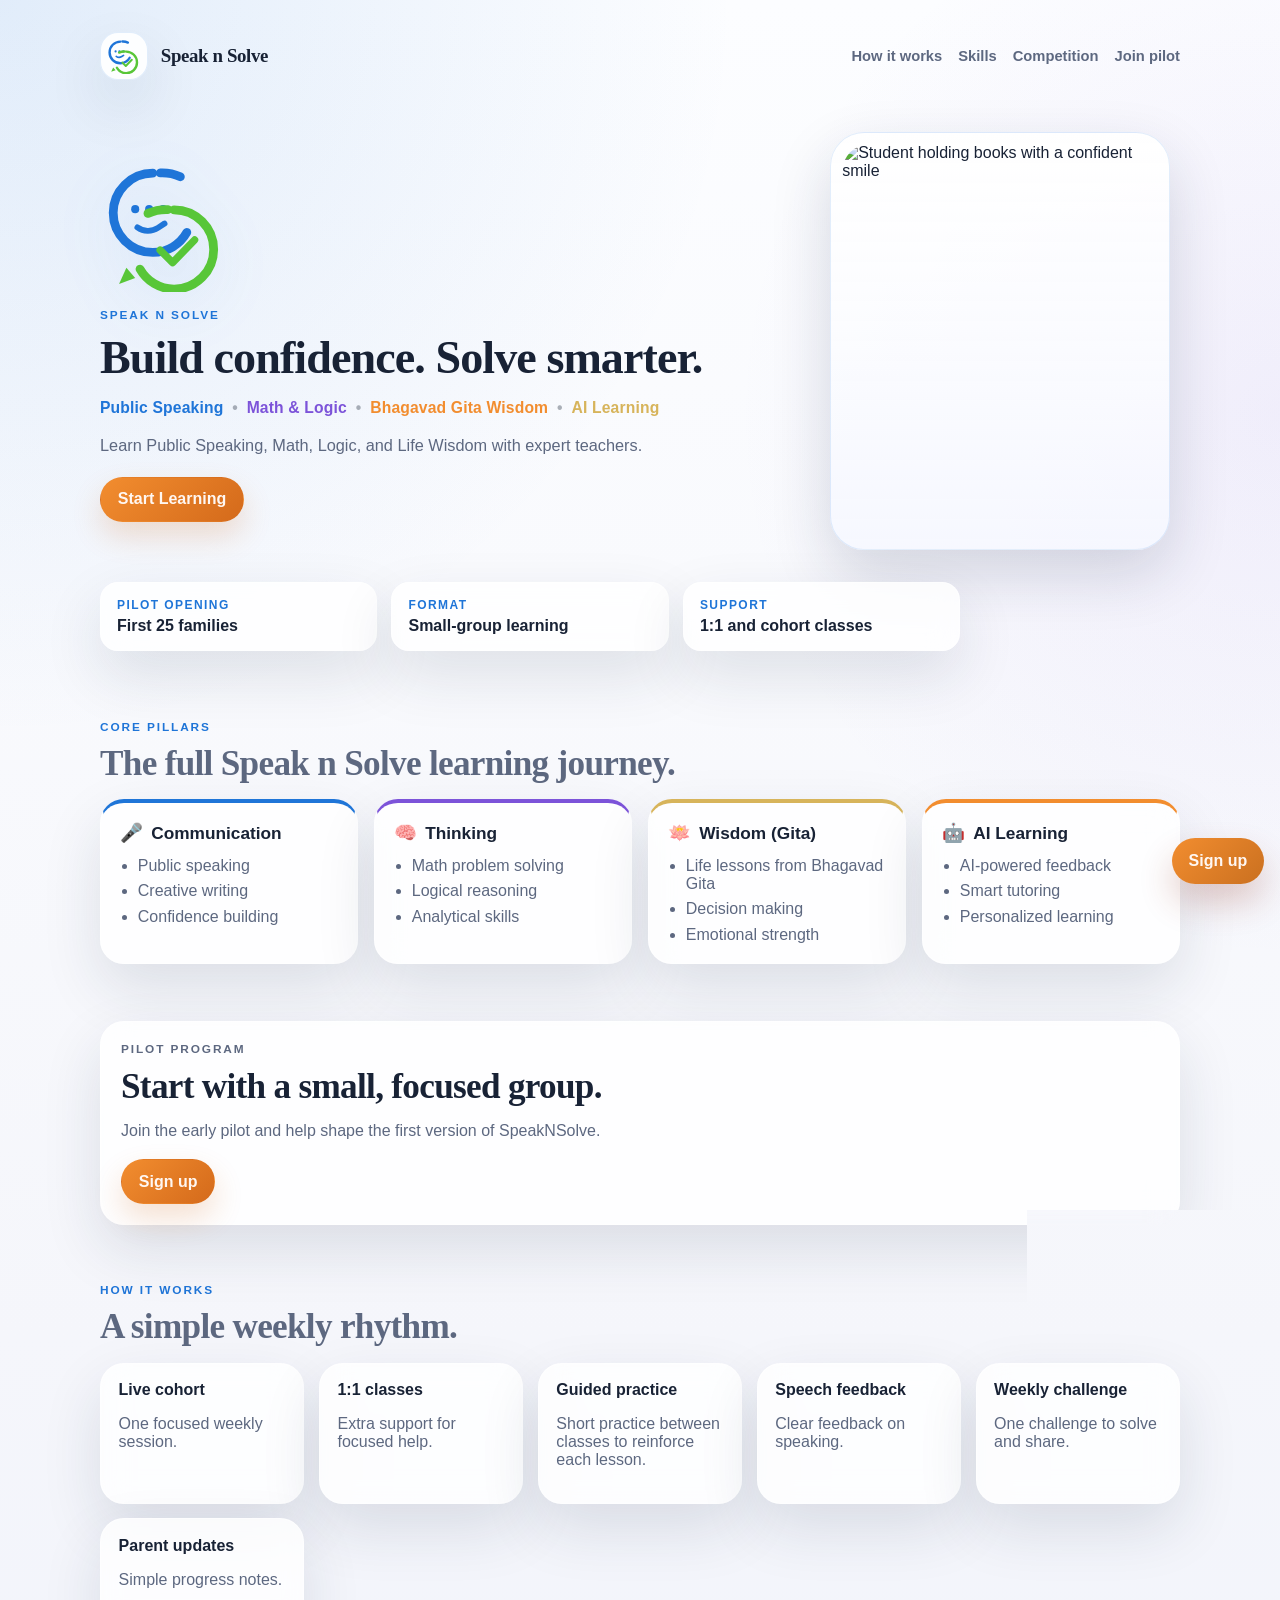
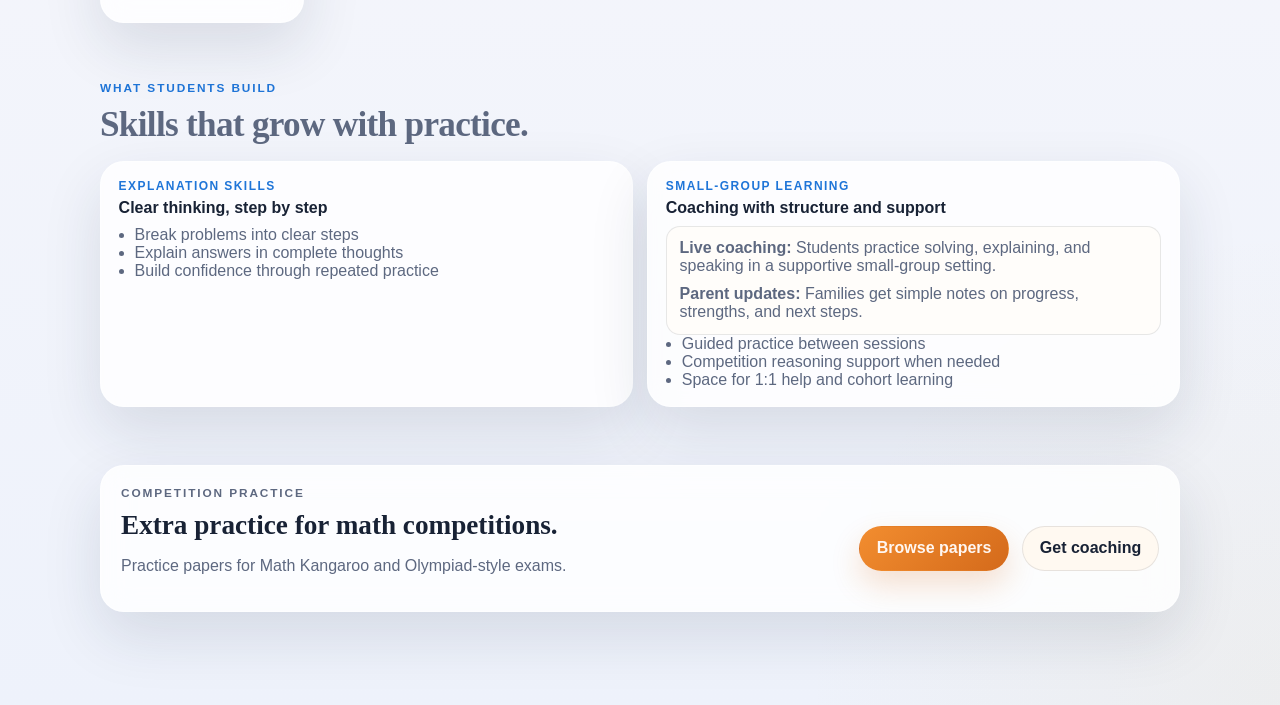
==== commit 76cb55dc: "Add signup contact fields" ====
--- a/public/index.html
+++ b/public/index.html
@@ -263,8 +263,25 @@
             <input type="email" name="email" placeholder="you@example.com" required />
           </label>
           <label class="field-half">
+            Phone number
+            <input type="tel" name="phone" placeholder="(555) 123-4567" autocomplete="tel" required />
+          </label>
+          <label class="field-half">
             Student age or grade
             <input type="text" name="grade" placeholder="Age or grade" />
+          </label>
+          <label class="field-half">
+            Student time zone
+            <select name="studentTimezone" required>
+              <option value="">Select time zone</option>
+              <option value="Eastern Time">Eastern Time</option>
+              <option value="Central Time">Central Time</option>
+              <option value="Mountain Time">Mountain Time</option>
+              <option value="Pacific Time">Pacific Time</option>
+              <option value="Alaska Time">Alaska Time</option>
+              <option value="Hawaii Time">Hawaii Time</option>
+              <option value="Other">Other</option>
+            </select>
           </label>
           <label class="field-full">
             Student interests
--- a/public/styles.css
+++ b/public/styles.css
@@ -584,6 +584,7 @@
 }
 
 .pilot-form input,
+.pilot-form select,
 .pilot-form textarea {
   width: 100%;
   padding: 0.72rem 0.85rem;
@@ -595,6 +596,7 @@
 }
 
 .pilot-form input:focus,
+.pilot-form select:focus,
 .pilot-form textarea:focus {
   outline: 2px solid rgba(213, 92, 58, 0.24);
   border-color: rgba(213, 92, 58, 0.32);
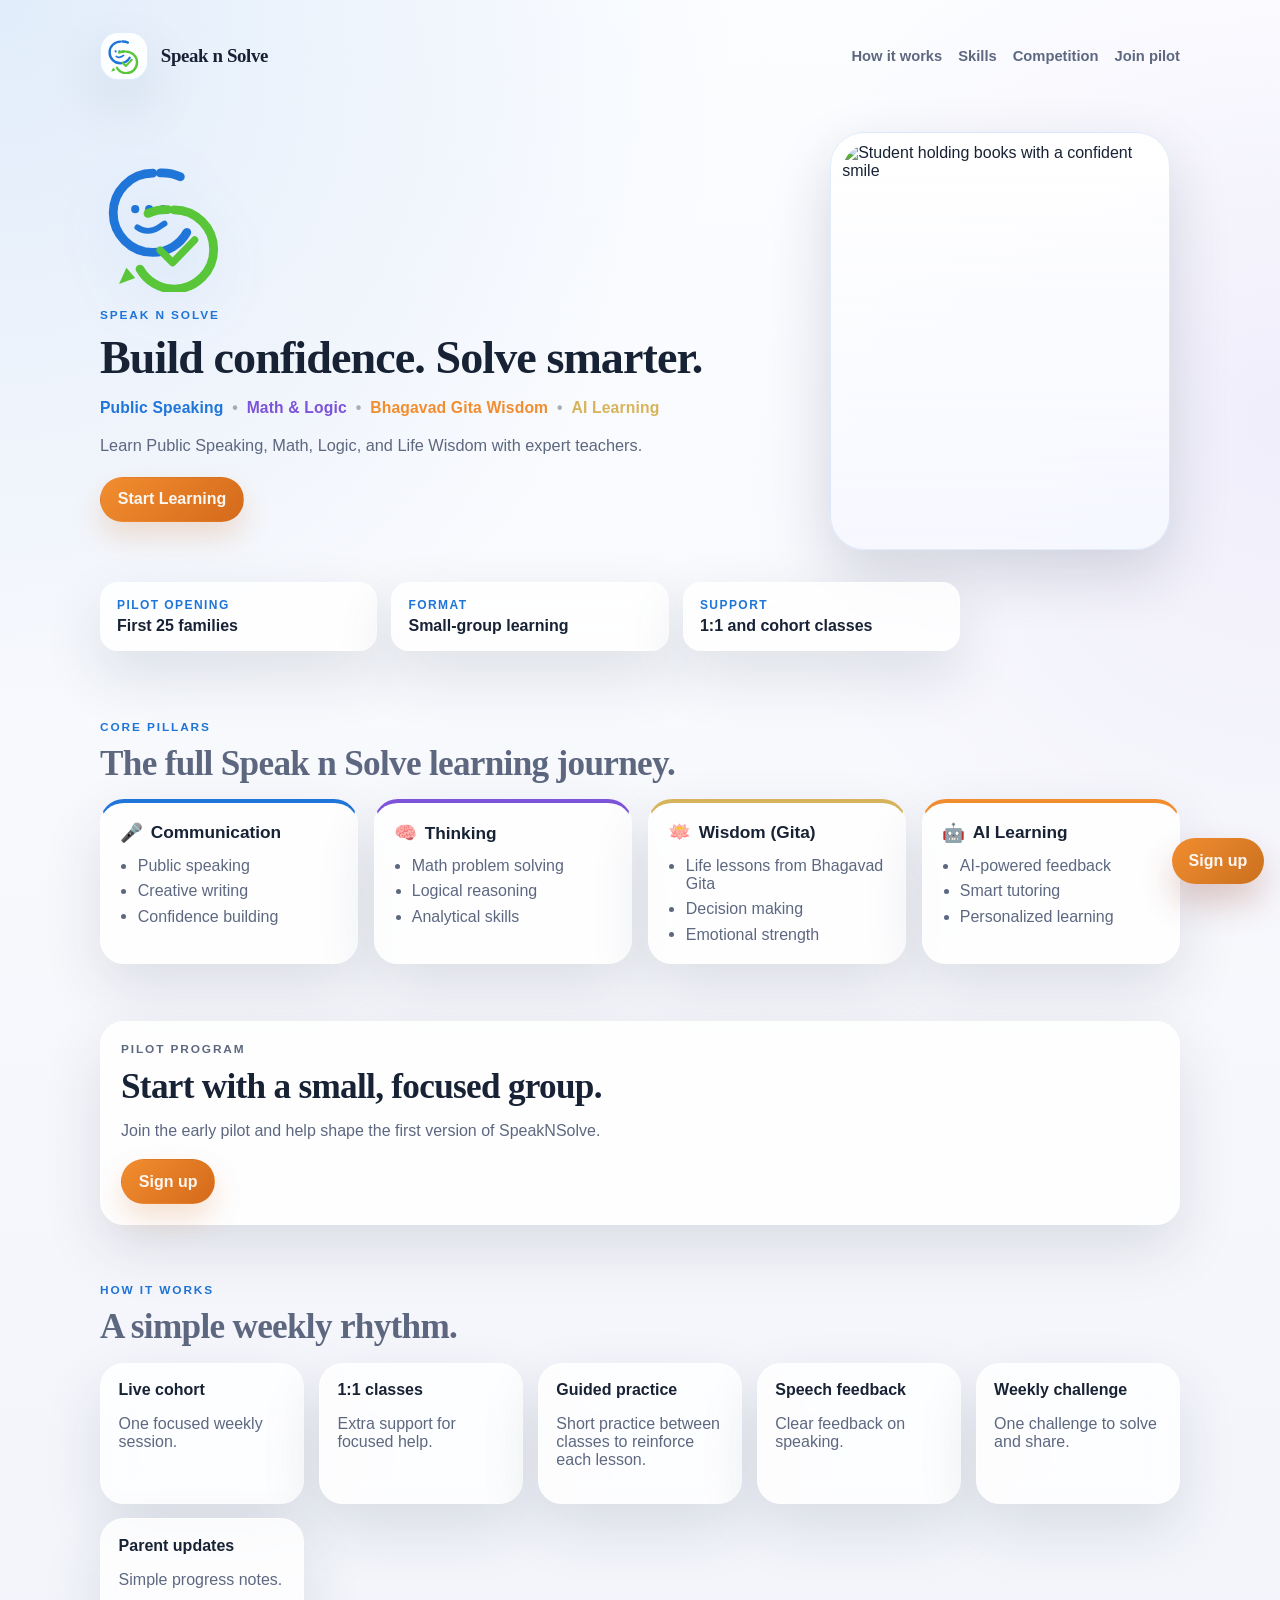
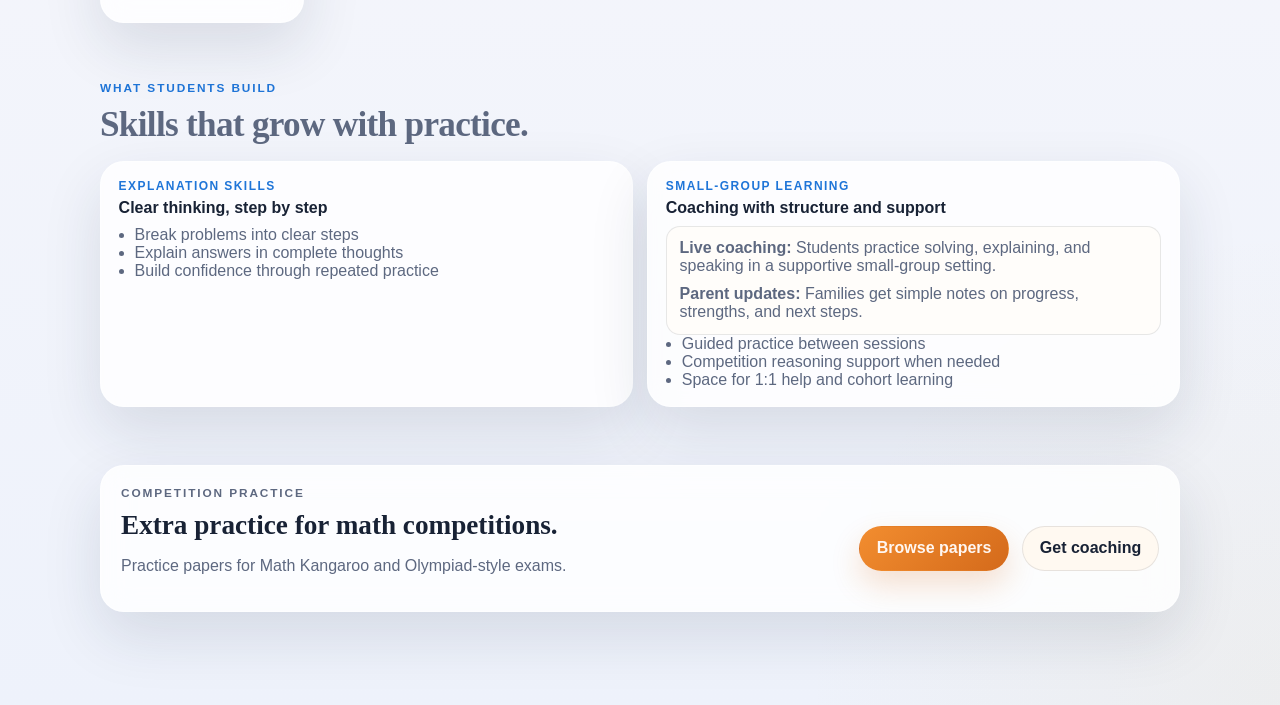
==== commit ae53063b: "Add D-ID agent script to index.html Added a script tag for the D-ID agent with various data attribut" ====
--- a/public/index.html
+++ b/public/index.html
@@ -314,5 +314,7 @@
 
     <script src="./config.js"></script>
     <script src="./script.js"></script>
+    <script type="module" src="https://agent.d-id.com/v2/index.js" data-mode="fabio" data-client-key="ck_iXJp4AguAStgygkSSg5Mu" data-agent-id="v2_agt_i1wLgyyn" data-name="did-agent" data-monitor="true" data-orientation="horizontal" data-position="right" data-open-mode="expanded"></script>
   </body>
 </html>
+
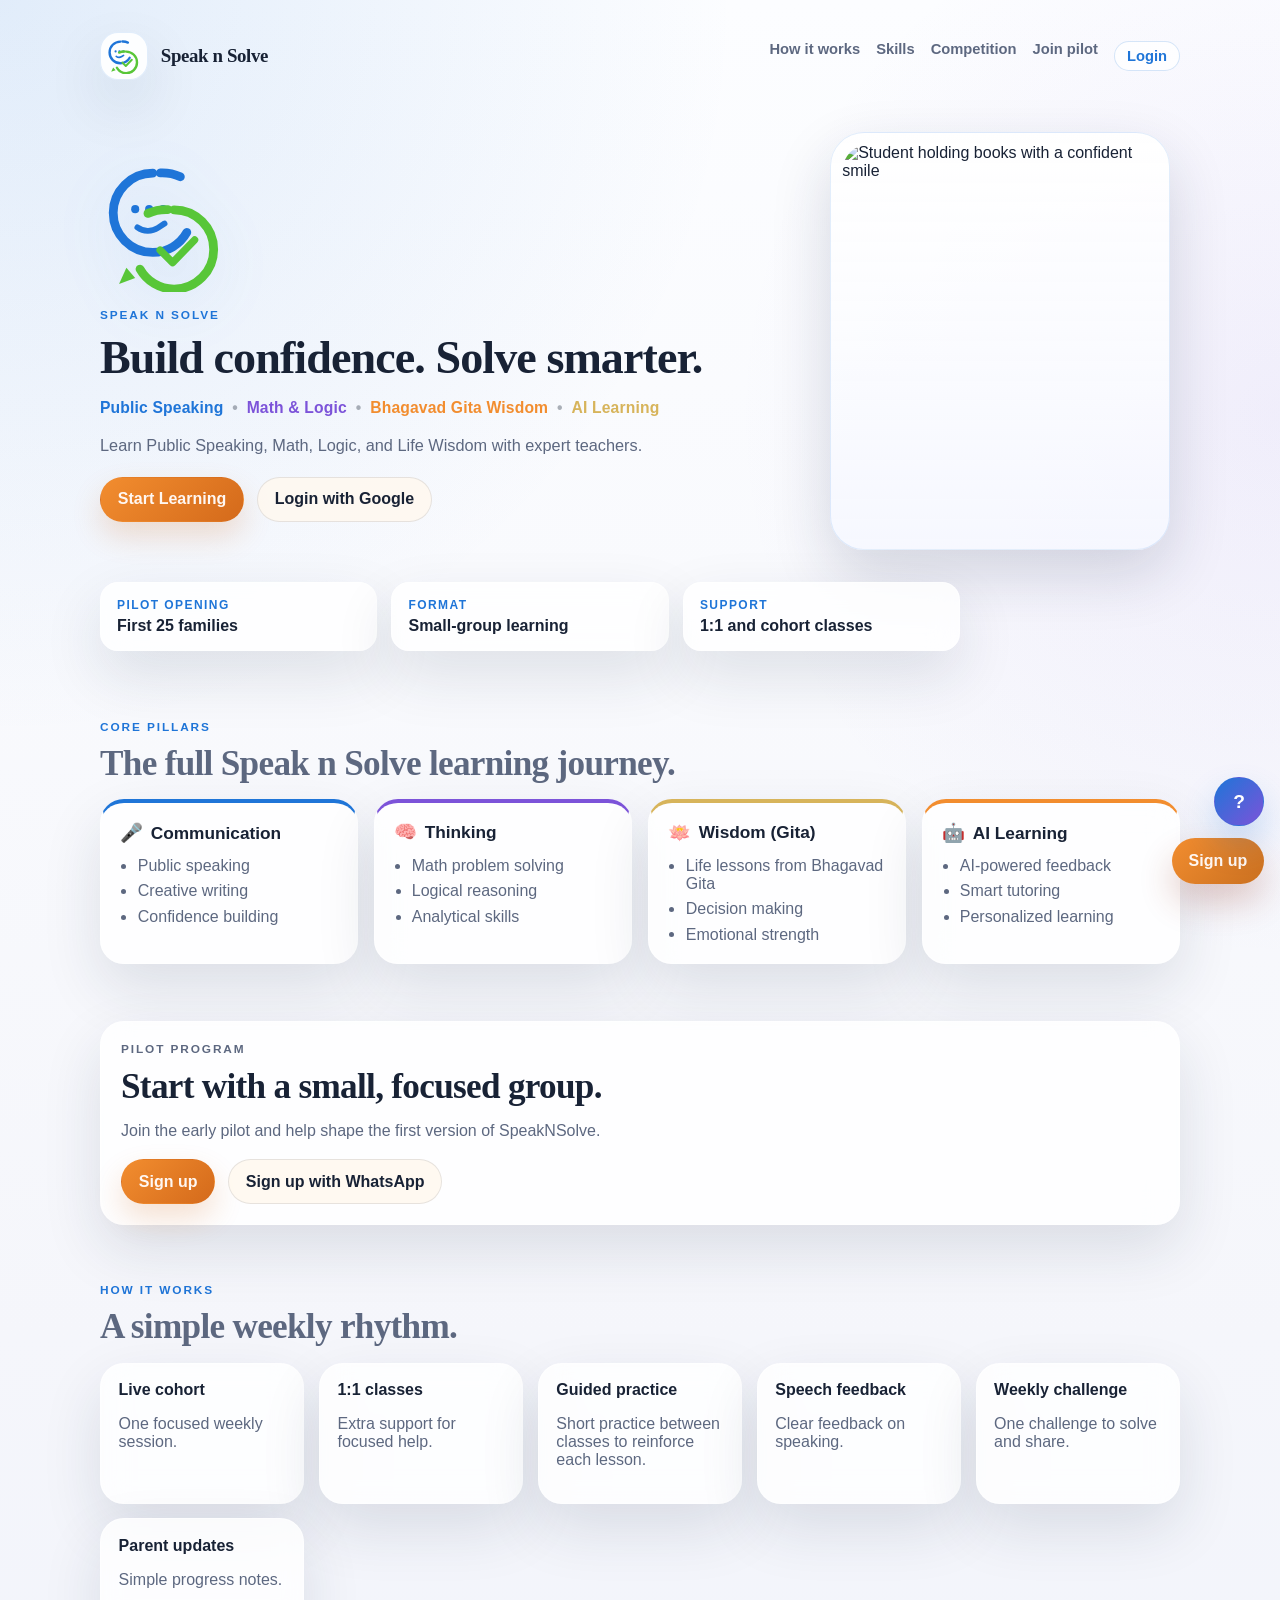
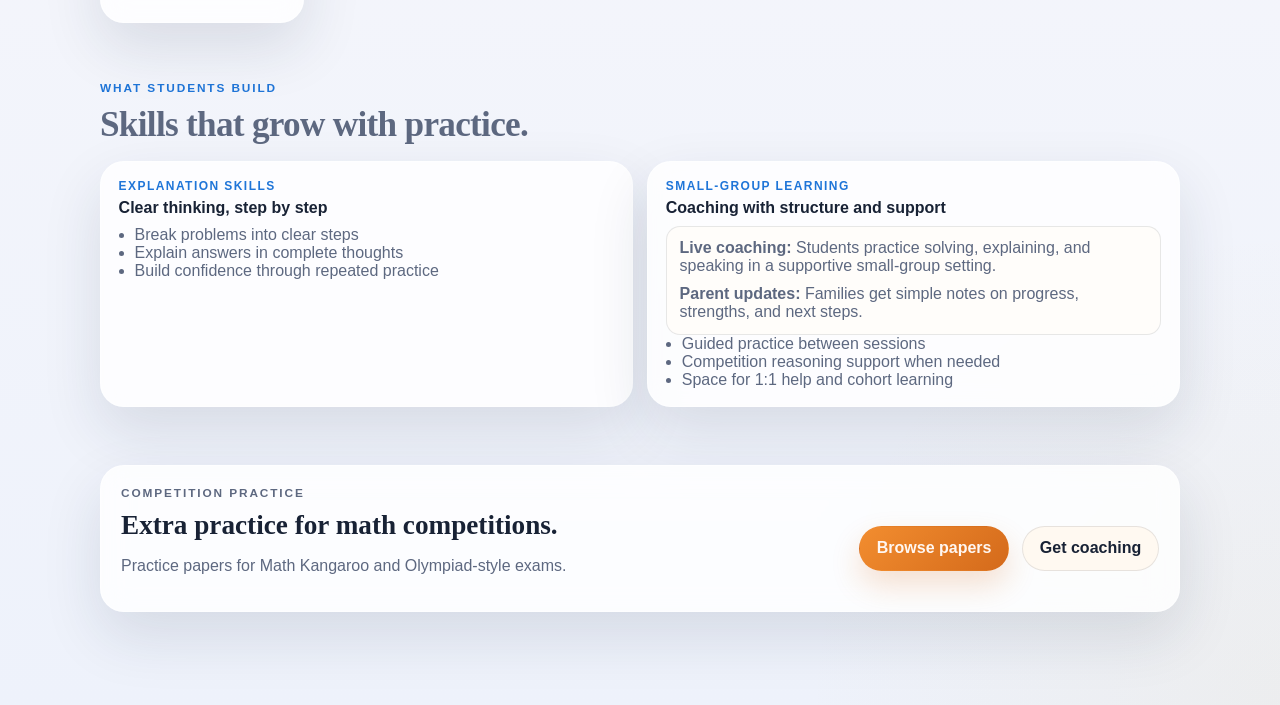
==== commit 528099e3: "Add role login and WhatsApp support flows" ====
--- a/public/index.html
+++ b/public/index.html
@@ -8,6 +8,7 @@
       name="description"
       content="SpeakNSolve helps kids build math reasoning, communication, and confidence through live coaching and structured practice."
     />
+    <meta name="google-signin-client_id" content="" />
     <link rel="stylesheet" href="./styles.css" />
   </head>
   <body>
@@ -28,6 +29,7 @@
           <a href="#tools">Skills</a>
           <a href="#practice">Competition</a>
           <a href="#pilot">Join pilot</a>
+          <button class="nav-login" type="button" data-open-auth>Login</button>
         </nav>
       </header>
 
@@ -58,6 +60,9 @@
               <button class="button button-primary" type="button" data-open-signup>
                 Start Learning
               </button>
+              <button class="button button-secondary" type="button" data-open-auth>
+                Login with Google
+              </button>
             </div>
           </div>
           <div class="hero-visual">
@@ -134,11 +139,14 @@
               Join the early pilot and help shape the first version of
               SpeakNSolve.
             </p>
-            <div class="pilot-actions">
-              <button class="button button-primary" type="button" data-open-signup>
-                Sign up
-              </button>
-            </div>
+          <div class="pilot-actions">
+            <button class="button button-primary" type="button" data-open-signup>
+              Sign up
+            </button>
+            <button class="button button-secondary" type="button" data-open-whatsapp>
+              Sign up with WhatsApp
+            </button>
+          </div>
           </div>
           <iframe name="form-target" class="form-target" title="Form submission target"></iframe>
         </section>
@@ -259,6 +267,14 @@
             <input type="text" name="name" placeholder="Your name" required />
           </label>
           <label class="field-half">
+            Login role
+            <select name="role" required>
+              <option value="parent">Parent</option>
+              <option value="teacher">Teacher</option>
+              <option value="admin">Admin</option>
+            </select>
+          </label>
+          <label class="field-half">
             Email
             <input type="email" name="email" placeholder="you@example.com" required />
           </label>
@@ -300,6 +316,7 @@
               placeholder="What do you want help with most right now?"
             ></textarea>
           </label>
+          <input type="hidden" name="signupMethod" value="pilot-form" />
           <input type="hidden" name="source" value="speaknsolve-site-modal" />
           <input type="hidden" name="submittedAt" value="" />
           <button class="button button-primary" type="submit">
@@ -312,9 +329,86 @@
       </div>
     </div>
 
+    <div class="auth-modal" id="auth-modal" hidden>
+      <div class="auth-backdrop" data-close-auth></div>
+      <div class="auth-dialog" role="dialog" aria-modal="true" aria-labelledby="auth-title">
+        <button class="auth-close" type="button" id="close-auth" aria-label="Close login">×</button>
+        <p class="eyebrow">Account access</p>
+        <h2 id="auth-title">Choose your Speak n Solve login.</h2>
+        <div class="role-picker" aria-label="Choose login role">
+          <label><input type="radio" name="auth-role" value="admin" /> Admin</label>
+          <label><input type="radio" name="auth-role" value="teacher" /> Teacher</label>
+          <label><input type="radio" name="auth-role" value="parent" checked /> Parent</label>
+        </div>
+        <button class="google-login-button" type="button" id="google-login-button">
+          <span aria-hidden="true">G</span>
+          Continue with Google
+        </button>
+        <p class="auth-note" id="auth-note" aria-live="polite">
+          Admin, teacher, and parent accounts are separate role contexts.
+        </p>
+        <div class="auth-profile" id="auth-profile" hidden>
+          <strong id="auth-profile-name">Signed in</strong>
+          <span id="auth-profile-role">Parent</span>
+          <button class="button button-secondary" type="button" id="logout-button">Logout</button>
+        </div>
+      </div>
+    </div>
+
+    <div class="whatsapp-modal" id="whatsapp-modal" hidden>
+      <div class="auth-backdrop" data-close-whatsapp></div>
+      <div class="auth-dialog" role="dialog" aria-modal="true" aria-labelledby="whatsapp-title">
+        <button class="auth-close" type="button" id="close-whatsapp" aria-label="Close WhatsApp signup">×</button>
+        <p class="eyebrow">WhatsApp signup</p>
+        <h2 id="whatsapp-title">Join with WhatsApp.</h2>
+        <form class="whatsapp-form" id="whatsapp-form">
+          <div class="role-picker" aria-label="Choose WhatsApp signup role">
+            <label><input type="radio" name="whatsapp-role" value="admin" /> Admin</label>
+            <label><input type="radio" name="whatsapp-role" value="teacher" /> Teacher</label>
+            <label><input type="radio" name="whatsapp-role" value="parent" checked /> Parent</label>
+          </div>
+          <label>
+            Name
+            <input type="text" name="name" placeholder="Your name" required />
+          </label>
+          <label>
+            WhatsApp number
+            <input type="tel" name="phone" placeholder="+1 555 123 4567" autocomplete="tel" required />
+          </label>
+          <label>
+            Student age or grade
+            <input type="text" name="grade" placeholder="Age or grade" />
+          </label>
+          <button class="button button-primary" type="submit">Create WhatsApp signup</button>
+          <p class="form-note" id="whatsapp-note" aria-live="polite">
+            We will use this number for future WhatsApp verification and class updates.
+          </p>
+        </form>
+      </div>
+    </div>
+
+    <div class="support-chat" id="support-chat">
+      <button class="support-chat-toggle" id="support-chat-toggle" type="button" aria-label="Open support chat">
+        ?
+      </button>
+      <section class="support-chat-panel" id="support-chat-panel" aria-label="Customer service chat" hidden>
+        <header class="support-chat-header">
+          <div>
+            <strong>Speak n Solve Support</strong>
+            <span>WhatsApp handoff ready</span>
+          </div>
+          <button type="button" id="close-support-chat" aria-label="Close support chat">×</button>
+        </header>
+        <div class="support-chat-messages" id="support-chat-messages"></div>
+        <form class="support-chat-form" id="support-chat-form">
+          <input id="support-chat-input" type="text" placeholder="Ask about classes, login, or WhatsApp" autocomplete="off" />
+          <button type="submit">Send</button>
+        </form>
+      </section>
+    </div>
+
     <script src="./config.js"></script>
+    <script src="https://accounts.google.com/gsi/client" async defer></script>
     <script src="./script.js"></script>
-    <script type="module" src="https://agent.d-id.com/v2/index.js" data-mode="fabio" data-client-key="ck_iXJp4AguAStgygkSSg5Mu" data-agent-id="v2_agt_i1wLgyyn" data-name="did-agent" data-monitor="true" data-orientation="horizontal" data-position="right" data-open-mode="expanded"></script>
   </body>
 </html>
-
--- a/public/styles.css
+++ b/public/styles.css
@@ -105,6 +105,18 @@
   font-weight: 600;
 }
 
+.nav-login {
+  padding: 0.4rem 0.75rem;
+  border: 1px solid rgba(31, 117, 216, 0.18);
+  border-radius: var(--radius-sm);
+  color: var(--blue);
+  font: inherit;
+  font-size: 0.92rem;
+  font-weight: 700;
+  cursor: pointer;
+  background: rgba(255, 255, 255, 0.72);
+}
+
 .hero {
   display: grid;
   grid-template-columns: minmax(0, 1.05fr) minmax(280px, 360px);
@@ -521,20 +533,29 @@
   display: none;
 }
 
-.signup-modal {
+.signup-modal,
+.auth-modal,
+.whatsapp-modal {
   position: fixed;
   inset: 0;
   z-index: 40;
 }
 
-.signup-backdrop {
+.auth-modal[hidden],
+.whatsapp-modal[hidden] {
+  display: none;
+}
+
+.signup-backdrop,
+.auth-backdrop {
   position: absolute;
   inset: 0;
   background: rgba(29, 34, 48, 0.45);
   backdrop-filter: blur(4px);
 }
 
-.signup-dialog {
+.signup-dialog,
+.auth-dialog {
   position: relative;
   width: min(34rem, calc(100% - 1.25rem));
   margin: 5vh auto 0;
@@ -545,7 +566,8 @@
   box-shadow: 0 24px 60px rgba(52, 37, 19, 0.22);
 }
 
-.signup-close {
+.signup-close,
+.auth-close {
   position: absolute;
   top: 0.8rem;
   right: 0.9rem;
@@ -559,6 +581,90 @@
   background: rgba(29, 34, 48, 0.08);
 }
 
+.auth-dialog {
+  max-width: 31rem;
+}
+
+.role-picker {
+  display: grid;
+  grid-template-columns: repeat(3, minmax(0, 1fr));
+  gap: 0.55rem;
+  margin: 1rem 0;
+}
+
+.role-picker label {
+  display: flex;
+  align-items: center;
+  justify-content: center;
+  gap: 0.35rem;
+  min-height: 2.6rem;
+  padding: 0.55rem 0.45rem;
+  border: 1px solid var(--line);
+  border-radius: 14px;
+  color: var(--muted);
+  font-size: 0.88rem;
+  font-weight: 700;
+  cursor: pointer;
+  background: rgba(255, 253, 249, 0.72);
+}
+
+.role-picker label:has(input:checked) {
+  border-color: rgba(31, 117, 216, 0.32);
+  color: var(--blue);
+  background: rgba(31, 117, 216, 0.08);
+}
+
+.role-picker input {
+  accent-color: var(--blue);
+}
+
+.google-login-button {
+  width: 100%;
+  min-height: 3rem;
+  border: 1px solid var(--line);
+  border-radius: 16px;
+  color: #1f2937;
+  font: inherit;
+  font-weight: 800;
+  cursor: pointer;
+  background: #fff;
+  box-shadow: 0 12px 26px rgba(27, 39, 67, 0.08);
+}
+
+.google-login-button span {
+  display: inline-flex;
+  width: 1.4rem;
+  height: 1.4rem;
+  align-items: center;
+  justify-content: center;
+  margin-right: 0.45rem;
+  border-radius: 50%;
+  color: #4285f4;
+  font-weight: 900;
+}
+
+.auth-note {
+  min-height: 1.4rem;
+  margin: 0.8rem 0 0;
+  color: var(--muted);
+  font-size: 0.88rem;
+}
+
+.auth-profile {
+  display: grid;
+  gap: 0.45rem;
+  margin-top: 1rem;
+  padding: 1rem;
+  border: 1px solid rgba(15, 138, 131, 0.22);
+  border-radius: 16px;
+  background: rgba(15, 138, 131, 0.08);
+}
+
+.auth-profile span {
+  color: var(--muted);
+  font-size: 0.88rem;
+}
+
 .pilot-form {
   display: grid;
   grid-template-columns: repeat(2, minmax(0, 1fr));
@@ -612,6 +718,152 @@
   font-weight: 700;
 }
 
+.whatsapp-form {
+  display: grid;
+  gap: 0.8rem;
+  margin-top: 1rem;
+}
+
+.whatsapp-form label {
+  display: grid;
+  gap: 0.35rem;
+  font-size: 0.92rem;
+  font-weight: 600;
+}
+
+.whatsapp-form input {
+  width: 100%;
+  padding: 0.72rem 0.85rem;
+  border: 1px solid var(--line);
+  border-radius: 14px;
+  color: var(--text);
+  font: inherit;
+  background: rgba(255, 253, 249, 0.88);
+}
+
+.support-chat {
+  position: fixed;
+  right: 1rem;
+  bottom: 4.6rem;
+  z-index: 35;
+}
+
+.support-chat-toggle {
+  width: 3.1rem;
+  height: 3.1rem;
+  border: 1px solid rgba(31, 117, 216, 0.2);
+  border-radius: 50%;
+  color: #fff;
+  font: inherit;
+  font-size: 1.2rem;
+  font-weight: 900;
+  cursor: pointer;
+  background: linear-gradient(135deg, var(--blue), var(--purple));
+  box-shadow: 0 18px 34px rgba(31, 117, 216, 0.24);
+}
+
+.support-chat-panel {
+  position: absolute;
+  right: 0;
+  bottom: 3.8rem;
+  display: flex;
+  width: min(22rem, calc(100vw - 1.25rem));
+  height: 28rem;
+  overflow: hidden;
+  flex-direction: column;
+  border: 1px solid rgba(255, 255, 255, 0.5);
+  border-radius: 22px;
+  background: rgba(255, 249, 241, 0.98);
+  box-shadow: 0 24px 60px rgba(52, 37, 19, 0.22);
+}
+
+.support-chat-panel[hidden] {
+  display: none;
+}
+
+.support-chat-header {
+  display: flex;
+  align-items: flex-start;
+  justify-content: space-between;
+  gap: 1rem;
+  padding: 1rem;
+  border-bottom: 1px solid var(--line);
+  background: rgba(255, 253, 249, 0.82);
+}
+
+.support-chat-header span {
+  display: block;
+  margin-top: 0.2rem;
+  color: var(--muted);
+  font-size: 0.78rem;
+}
+
+.support-chat-header button {
+  border: 0;
+  border-radius: 50%;
+  color: var(--text);
+  font-size: 1.1rem;
+  cursor: pointer;
+  background: rgba(29, 34, 48, 0.08);
+}
+
+.support-chat-messages {
+  display: flex;
+  flex: 1;
+  flex-direction: column;
+  gap: 0.65rem;
+  overflow-y: auto;
+  padding: 1rem;
+}
+
+.support-message {
+  max-width: 88%;
+  padding: 0.68rem 0.78rem;
+  border-radius: 16px;
+  font-size: 0.9rem;
+  line-height: 1.38;
+}
+
+.support-message.bot {
+  align-self: flex-start;
+  color: var(--text);
+  background: rgba(31, 117, 216, 0.08);
+}
+
+.support-message.user {
+  align-self: flex-end;
+  color: #fff;
+  background: linear-gradient(135deg, var(--orange), var(--accent-deep));
+}
+
+.support-chat-form {
+  display: flex;
+  gap: 0.45rem;
+  padding: 0.8rem;
+  border-top: 1px solid var(--line);
+}
+
+.support-chat-form input {
+  min-width: 0;
+  flex: 1;
+  padding: 0.68rem 0.75rem;
+  border: 1px solid var(--line);
+  border-radius: 14px;
+  color: var(--text);
+  font: inherit;
+  background: rgba(255, 253, 249, 0.88);
+}
+
+.support-chat-form button {
+  border: 0;
+  border-radius: 14px;
+  color: #fff7f2;
+  font: inherit;
+  font-weight: 800;
+  cursor: pointer;
+  background: var(--accent-deep);
+}
+
 @media (max-width: 960px) {
   .hero,
   .panel-grid,
@@ -665,6 +917,10 @@
     grid-template-columns: 1fr;
   }
 
+  .role-picker {
+    grid-template-columns: 1fr;
+  }
+
   .floating-signup {
     right: 0.8rem;
     bottom: 0.8rem;
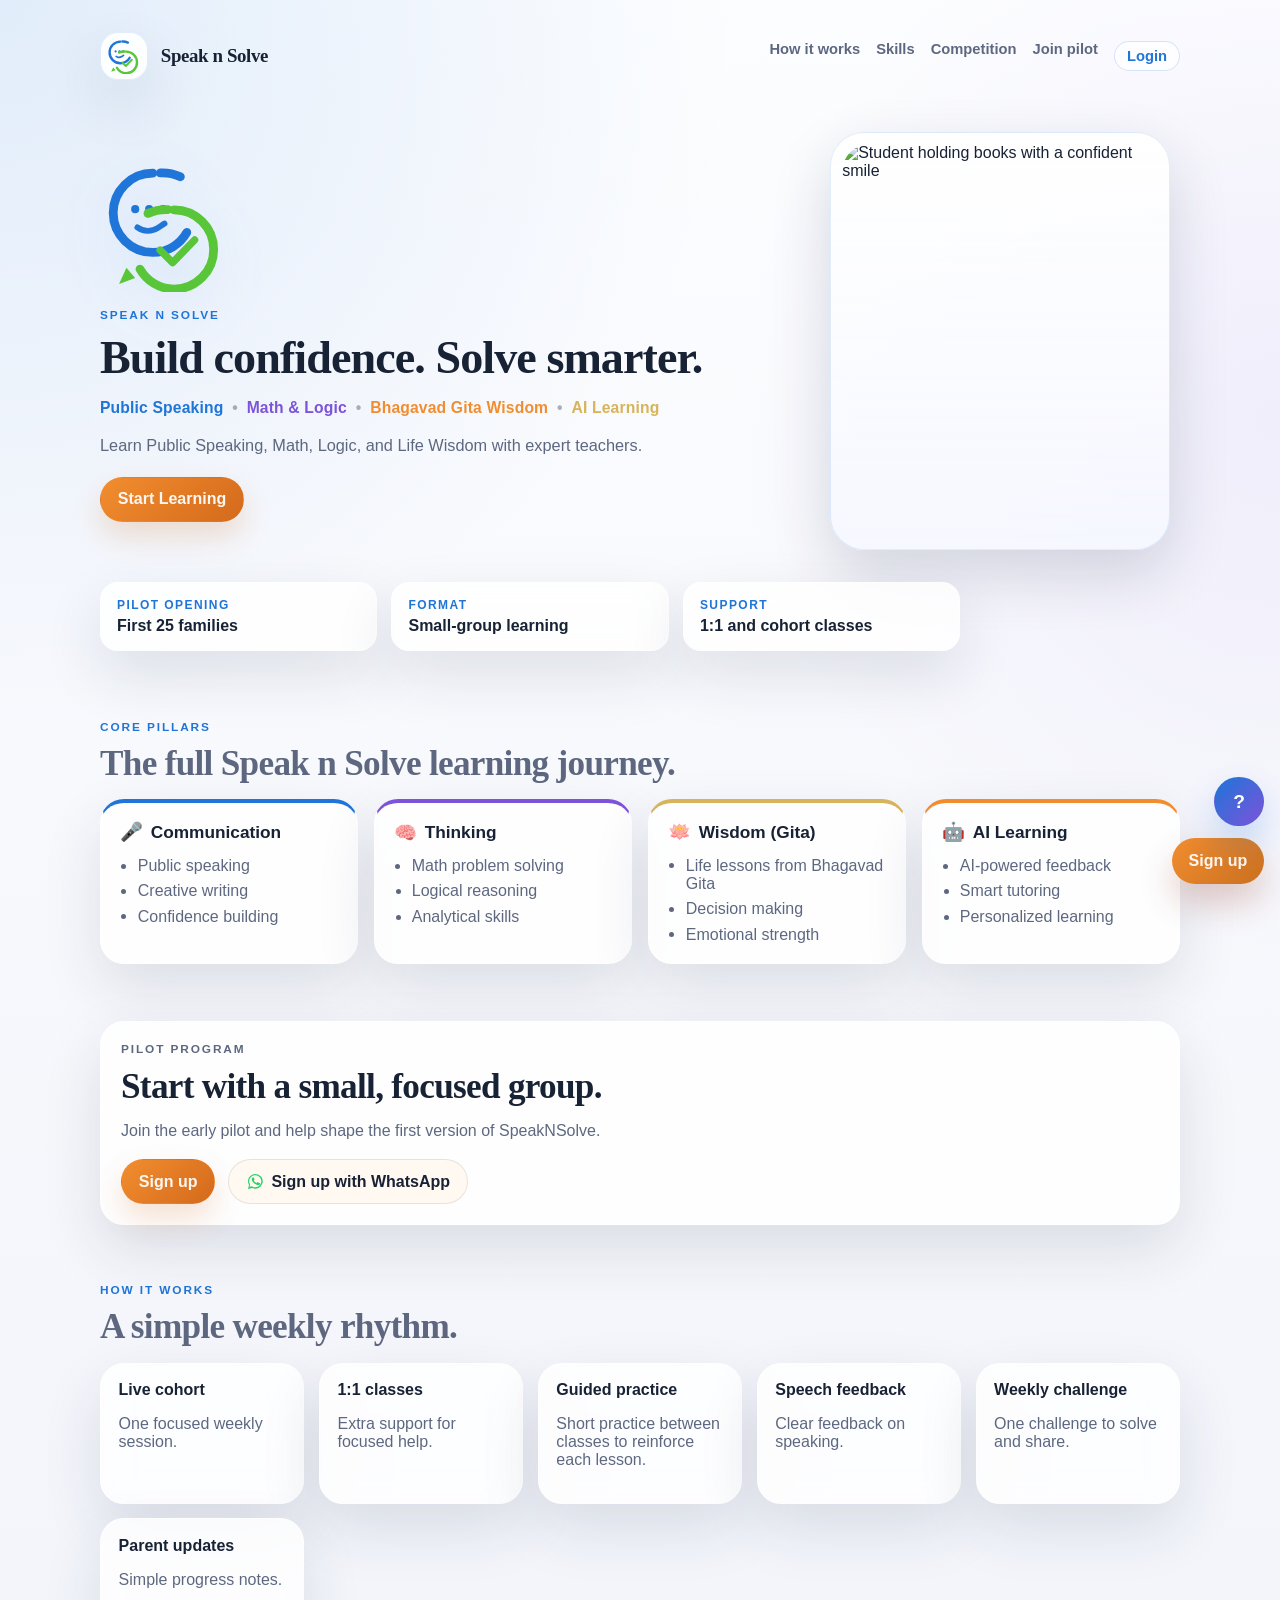
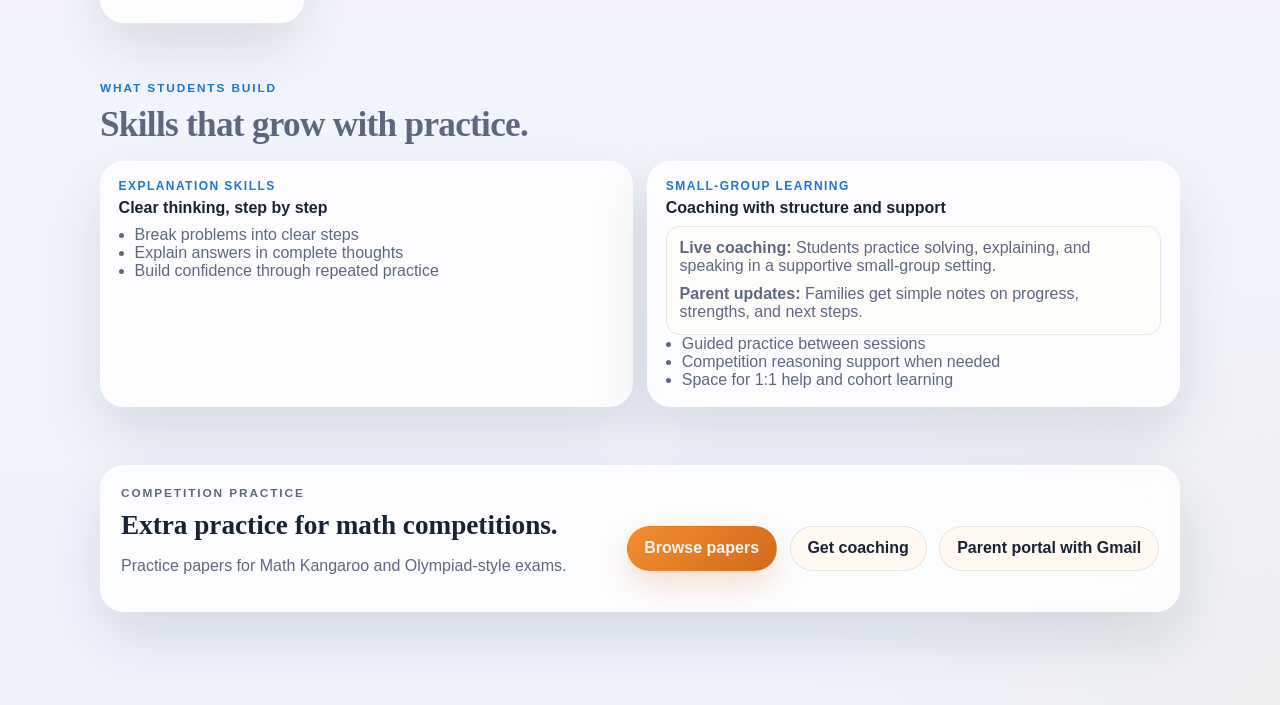
==== commit 6a090b2b: "Add parent portal login path" ====
--- a/public/index.html
+++ b/public/index.html
@@ -60,9 +60,6 @@
               <button class="button button-primary" type="button" data-open-signup>
                 Start Learning
               </button>
-              <button class="button button-secondary" type="button" data-open-auth>
-                Login with Google
-              </button>
             </div>
           </div>
           <div class="hero-visual">
@@ -144,6 +141,9 @@
               Sign up
             </button>
             <button class="button button-secondary" type="button" data-open-whatsapp>
+              <svg class="whatsapp-symbol" viewBox="0 0 32 32" aria-hidden="true" focusable="false">
+                <path d="M16 3.2A12.6 12.6 0 0 0 5.1 22.1L3.5 28.8l6.9-1.6A12.6 12.6 0 1 0 16 3.2Zm0 22.8c-2 0-3.9-.6-5.5-1.6l-.4-.2-4.1 1 1-4-.3-.4A10.3 10.3 0 1 1 16 26Zm5.7-7.8c-.3-.2-1.9-.9-2.2-1-.3-.1-.5-.2-.8.2-.2.3-.9 1-.1 1.3-.2.2-.4.2-.7.1-1-.4-2-.9-2.8-1.7-.7-.7-1.3-1.5-1.7-2.4-.1-.3 0-.5.2-.7l.5-.6c.1-.2.2-.4.3-.6.1-.2 0-.4 0-.6-.1-.2-.8-1.9-1-2.5-.3-.6-.5-.5-.8-.5h-.7c-.2 0-.6.1-.9.4-.3.3-1.2 1.2-1.2 2.9s1.3 3.4 1.4 3.6c.2.2 2.5 3.8 6 5.3.8.4 1.5.6 2 .7.8.3 1.6.2 2.2.1.7-.1 1.9-.8 2.2-1.5.3-.8.3-1.4.2-1.5-.2-.2-.4-.3-.7-.4Z" />
+              </svg>
               Sign up with WhatsApp
             </button>
           </div>
@@ -237,6 +237,9 @@
               </a>
               <button class="button button-secondary" type="button" data-open-signup>
                 Get coaching
+              </button>
+              <button class="button button-secondary" type="button" data-open-parent-login>
+                Parent portal with Gmail
               </button>
             </div>
           </div>
@@ -350,6 +353,9 @@
         <div class="auth-profile" id="auth-profile" hidden>
           <strong id="auth-profile-name">Signed in</strong>
           <span id="auth-profile-role">Parent</span>
+          <a class="button button-primary parent-portal-link" id="parent-portal-link" href="#" target="_blank" rel="noreferrer" hidden>
+            Open parent portal
+          </a>
           <button class="button button-secondary" type="button" id="logout-button">Logout</button>
         </div>
       </div>
@@ -360,7 +366,12 @@
       <div class="auth-dialog" role="dialog" aria-modal="true" aria-labelledby="whatsapp-title">
         <button class="auth-close" type="button" id="close-whatsapp" aria-label="Close WhatsApp signup">×</button>
         <p class="eyebrow">WhatsApp signup</p>
-        <h2 id="whatsapp-title">Join with WhatsApp.</h2>
+        <h2 id="whatsapp-title">
+          <svg class="whatsapp-title-symbol" viewBox="0 0 32 32" aria-hidden="true" focusable="false">
+            <path d="M16 3.2A12.6 12.6 0 0 0 5.1 22.1L3.5 28.8l6.9-1.6A12.6 12.6 0 1 0 16 3.2Zm0 22.8c-2 0-3.9-.6-5.5-1.6l-.4-.2-4.1 1 1-4-.3-.4A10.3 10.3 0 1 1 16 26Zm5.7-7.8c-.3-.2-1.9-.9-2.2-1-.3-.1-.5-.2-.8.2-.2.3-.9 1-.1 1.3-.2.2-.4.2-.7.1-1-.4-2-.9-2.8-1.7-.7-.7-1.3-1.5-1.7-2.4-.1-.3 0-.5.2-.7l.5-.6c.1-.2.2-.4.3-.6.1-.2 0-.4 0-.6-.1-.2-.8-1.9-1-2.5-.3-.6-.5-.5-.8-.5h-.7c-.2 0-.6.1-.9.4-.3.3-1.2 1.2-1.2 2.9s1.3 3.4 1.4 3.6c.2.2 2.5 3.8 6 5.3.8.4 1.5.6 2 .7.8.3 1.6.2 2.2.1.7-.1 1.9-.8 2.2-1.5.3-.8.3-1.4.2-1.5-.2-.2-.4-.3-.7-.4Z" />
+          </svg>
+          Join with WhatsApp.
+        </h2>
         <form class="whatsapp-form" id="whatsapp-form">
           <div class="role-picker" aria-label="Choose WhatsApp signup role">
             <label><input type="radio" name="whatsapp-role" value="admin" /> Admin</label>
--- a/public/styles.css
+++ b/public/styles.css
@@ -117,6 +117,22 @@
   background: rgba(255, 255, 255, 0.72);
 }
 
+.whatsapp-symbol {
+  width: 1.18rem;
+  height: 1.18rem;
+  margin-right: 0.42rem;
+  vertical-align: -0.2rem;
+  fill: #25d366;
+}
+
+.whatsapp-title-symbol {
+  width: 1.55rem;
+  height: 1.55rem;
+  margin-right: 0.45rem;
+  vertical-align: -0.2rem;
+  fill: #25d366;
+}
+
 .hero {
   display: grid;
   grid-template-columns: minmax(0, 1.05fr) minmax(280px, 360px);
@@ -665,6 +681,10 @@
   font-size: 0.88rem;
 }
 
+.parent-portal-link[hidden] {
+  display: none;
+}
+
 .pilot-form {
   display: grid;
   grid-template-columns: repeat(2, minmax(0, 1fr));
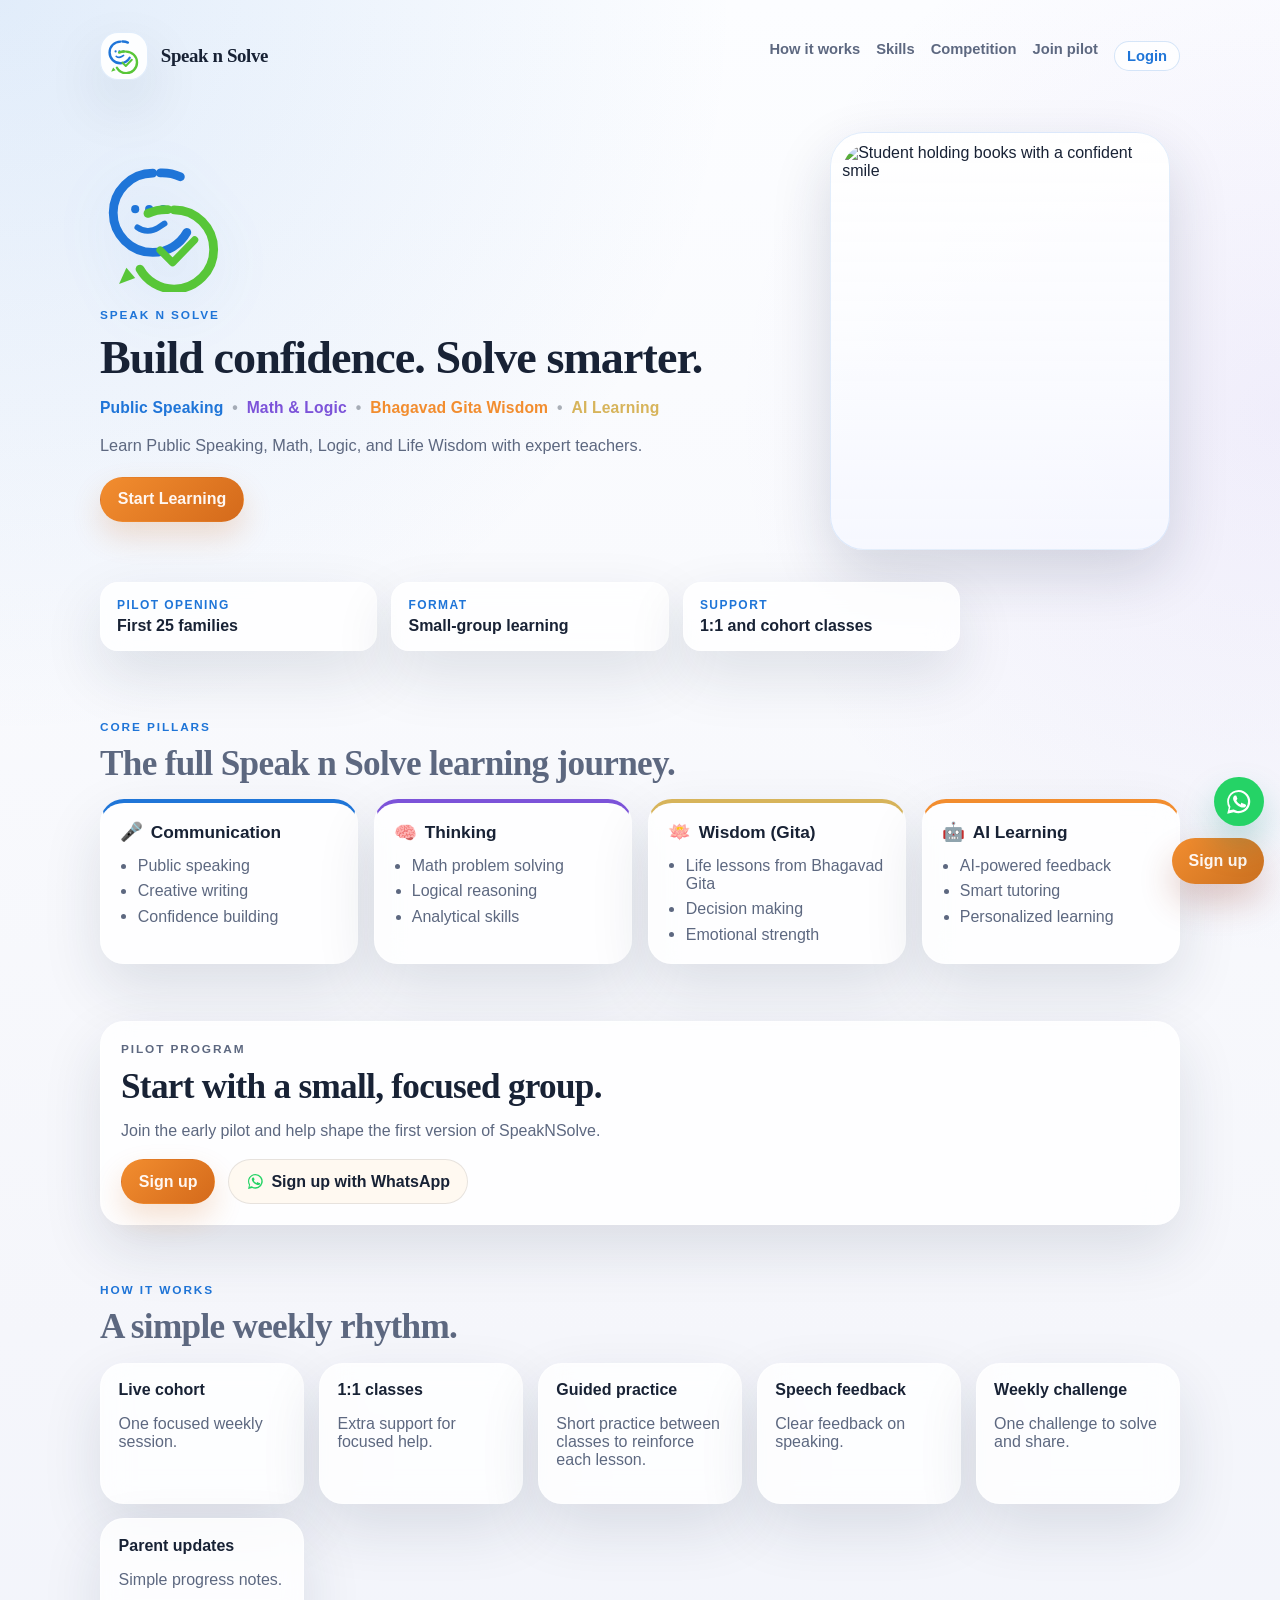
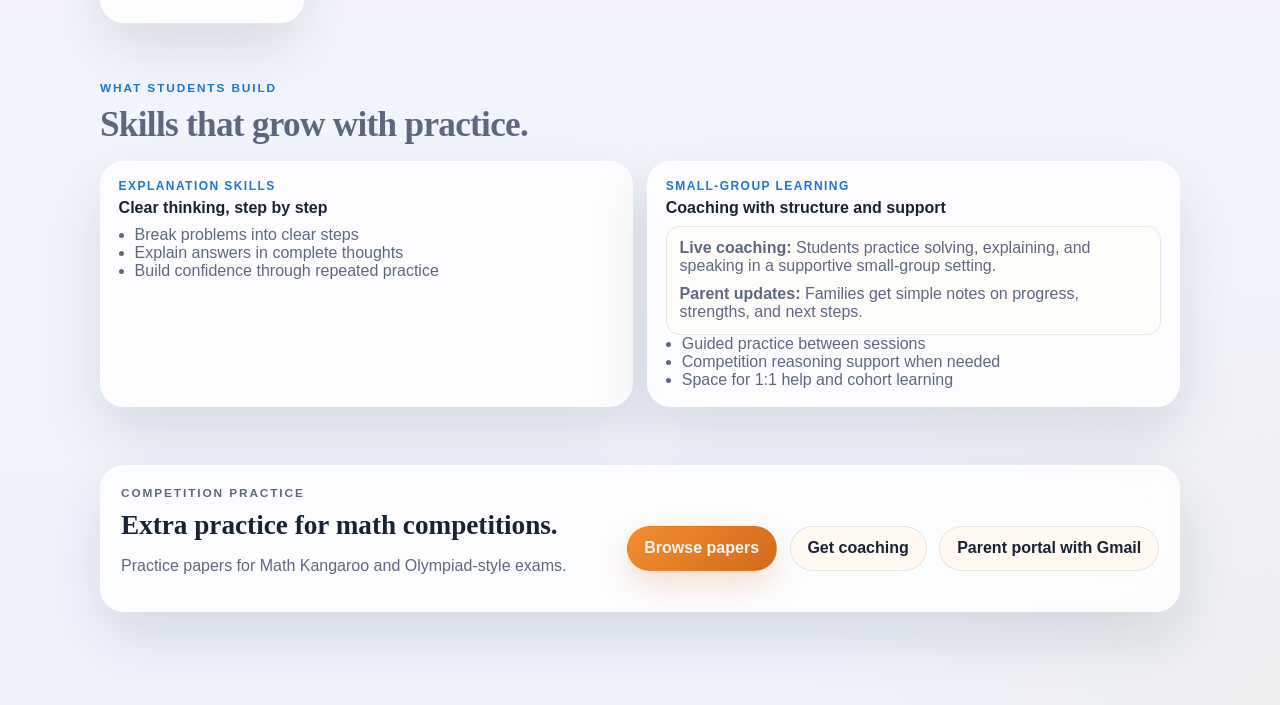
==== commit d98a3ee9: "Use WhatsApp icon for support chat" ====
--- a/public/index.html
+++ b/public/index.html
@@ -399,8 +399,10 @@
     </div>
 
     <div class="support-chat" id="support-chat">
-      <button class="support-chat-toggle" id="support-chat-toggle" type="button" aria-label="Open support chat">
-        ?
+      <button class="support-chat-toggle" id="support-chat-toggle" type="button" aria-label="Open WhatsApp support chat">
+        <svg viewBox="0 0 32 32" aria-hidden="true" focusable="false">
+          <path d="M16 3.2A12.6 12.6 0 0 0 5.1 22.1L3.5 28.8l6.9-1.6A12.6 12.6 0 1 0 16 3.2Zm0 22.8c-2 0-3.9-.6-5.5-1.6l-.4-.2-4.1 1 1-4-.3-.4A10.3 10.3 0 1 1 16 26Zm5.7-7.8c-.3-.2-1.9-.9-2.2-1-.3-.1-.5-.2-.8.2-.2.3-.9 1-.1 1.3-.2.2-.4.2-.7.1-1-.4-2-.9-2.8-1.7-.7-.7-1.3-1.5-1.7-2.4-.1-.3 0-.5.2-.7l.5-.6c.1-.2.2-.4.3-.6.1-.2 0-.4 0-.6-.1-.2-.8-1.9-1-2.5-.3-.6-.5-.5-.8-.5h-.7c-.2 0-.6.1-.9.4-.3.3-1.2 1.2-1.2 2.9s1.3 3.4 1.4 3.6c.2.2 2.5 3.8 6 5.3.8.4 1.5.6 2 .7.8.3 1.6.2 2.2.1.7-.1 1.9-.8 2.2-1.5.3-.8.3-1.4.2-1.5-.2-.2-.4-.3-.7-.4Z" />
+        </svg>
       </button>
       <section class="support-chat-panel" id="support-chat-panel" aria-label="Customer service chat" hidden>
         <header class="support-chat-header">
--- a/public/styles.css
+++ b/public/styles.css
@@ -769,17 +769,26 @@
 }
 
 .support-chat-toggle {
+  display: inline-flex;
+  align-items: center;
+  justify-content: center;
   width: 3.1rem;
   height: 3.1rem;
-  border: 1px solid rgba(31, 117, 216, 0.2);
+  border: 1px solid rgba(37, 211, 102, 0.3);
   border-radius: 50%;
   color: #fff;
   font: inherit;
   font-size: 1.2rem;
   font-weight: 900;
   cursor: pointer;
-  background: linear-gradient(135deg, var(--blue), var(--purple));
-  box-shadow: 0 18px 34px rgba(31, 117, 216, 0.24);
+  background: #25d366;
+  box-shadow: 0 18px 34px rgba(18, 140, 126, 0.28);
+}
+
+.support-chat-toggle svg {
+  width: 1.85rem;
+  height: 1.85rem;
+  fill: #fff;
 }
 
 .support-chat-panel {
